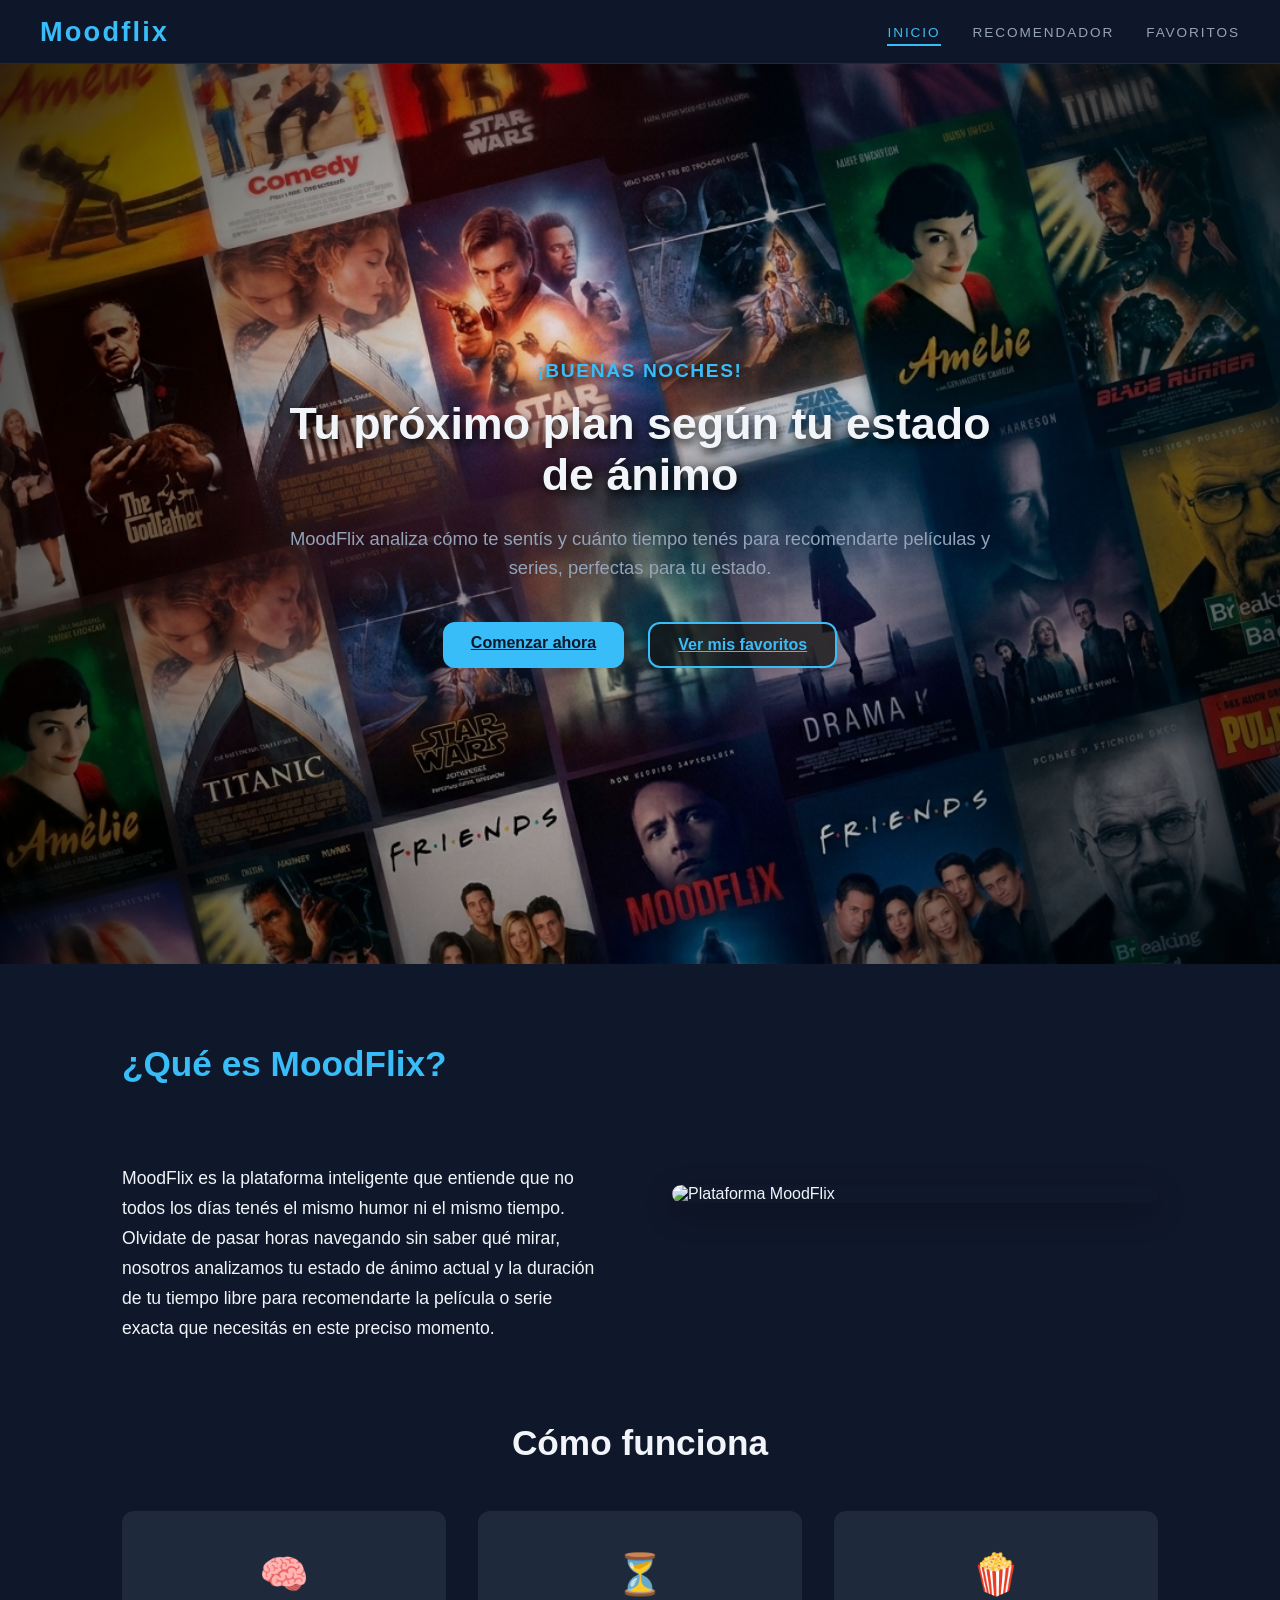
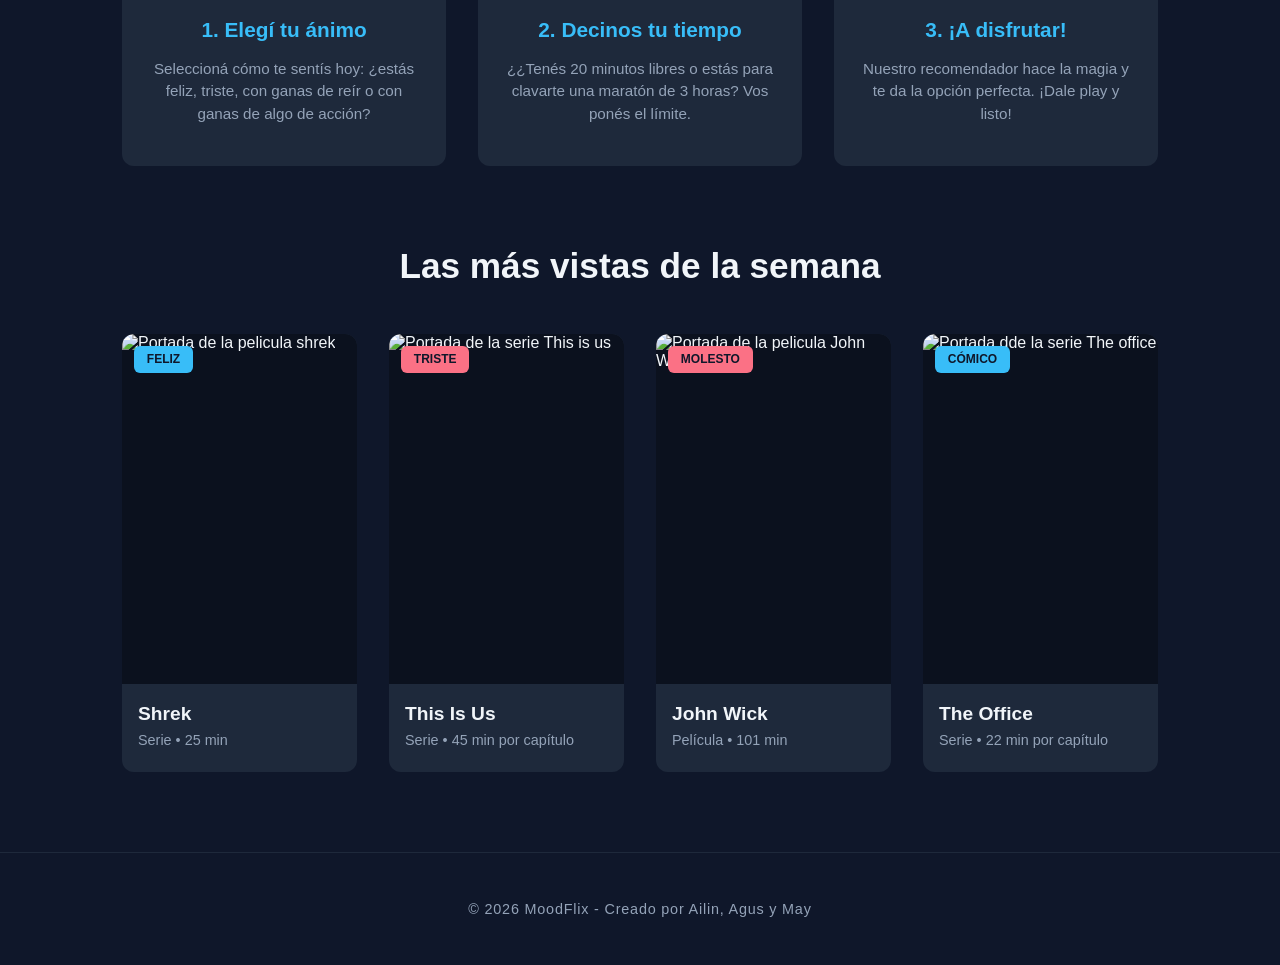
==== moodflix/index.html @ 55fd9325 "Fix: corrección de rutas, diseño de portada y desarrollo de home.js" ====
<!DOCTYPE html>
<html lang="esp">
<head>
    <meta charset="UTF-8">
    <meta name="viewport" content="width=device-width, initial-scale=1.0">
    <link rel="stylesheet" href="/css/home.css">   
    <title>moodflix</title>
</head>
<body>
     <header>
            <nav class="navbar">
                <a href="index.html" class="nav-logo">Moodflix</a>
                <ul class="nav-links">
                    <li><a href="index.html" class="active">Inicio</a></li>
                    <li><a href="recomendador.html" >Recomendador</a></li>
                    <li><a href="favoritos.html">Favoritos</a></li>
                </ul>
            </nav>
        </header>

        <section class="hero-container">
        <div class=" hero-content">
        <p id="saludo-dinamico" class="saludo-bienvenida"></p>
        <h1>Tu próximo plan según tu estado de ánimo</h1>
        
        <p class="subtitulo">
            MoodFlix analiza cómo te sentís y cuánto tiempo tenés para recomendarte películas y series, perfectas para tu estado.
        </p>
        
        <div class="hero-botones">
            <a href="recomendador.html" class="btn-principal">Comenzar ahora</a>
            <a href="favoritos.html" id="btn-favoritos" class="btn-secundario">Ver mis favoritos</a>
        </div>
    </div>

</section>

<section class="moodflix-info">
        <h2>¿Qué es MoodFlix?</h2>
        <p>MoodFlix es la plataforma inteligente que entiende que no todos los días tenés el mismo humor ni el mismo tiempo. Olvidate de pasar horas navegando sin saber qué mirar, nosotros analizamos tu estado de ánimo actual y la duración de tu tiempo libre para recomendarte la película o serie exacta que necesitás en este preciso momento.</p>
        <img src="https://images.unsplash.com/photo-1593789198777-f29bc259780e?q=80&w=600" alt="Plataforma MoodFlix" class="imagen-info">
    </section>

    <section class="como-funciona">
        <h2>Cómo funciona</h2>
        <div class="pasos-contenedor">
            <div class="paso">
                <div class="paso-icono">🧠</div>
                <h3>1. Elegí tu ánimo</h3>
                <p>Seleccioná cómo te sentís hoy: ¿estás feliz, triste, con ganas de reír o con ganas de algo de acción?</p>
            </div>
            <div class="paso">
                <div class="paso-icono">⏳</div>
                <h3>2. Decinos tu tiempo</h3>
                <p>¿¿Tenés 20 minutos libres o estás para clavarte una maratón de 3 horas? Vos ponés el límite.</p>
            </div>
            <div class="paso">
                <div class="paso-icono">🍿</div>
                <h3>3. ¡A disfrutar!</h3>
                <p>Nuestro recomendador hace la magia y te da la opción perfecta. ¡Dale play y listo!</p>
            </div>
        </div>
    </section>

    <section class="mas-vistas">
        <h2>Las más vistas de la semana</h2>
        <div class="peliculas-grid">
            
            <div class="pelicula-card">
                <div class="imagen-contenedor">
                    <span class="badge feliz">Feliz</span>
                    <img src="https://share.google/dvuzuRydECNTIWPD7" alt="Portada de la pelicula shrek">
                </div>
                <h3>Shrek</h3>
                <p>Serie • 25 min</p>
            </div>

            <div class="pelicula-card">
                <div class="imagen-contenedor">
                    <span class="badge triste">Triste</span>
                    <img src="https://share.google/c3mmwBhMlfrTEMpUi" alt="Portada de la serie This is us">
                </div>
                <h3>This Is Us</h3>
                <p>Serie • 45 min por capítulo</p>
            </div>

            <div class="pelicula-card">
                <div class="imagen-contenedor">
                    <span class="badge molesto">Molesto</span>
                    <img src="https://share.google/alM9RQ5qSTR7INaL9" alt="Portada de la pelicula John Wick">
                </div>
                <h3>John Wick</h3>
                <p>Película • 101 min</p>
            </div>

            <div class="pelicula-card">
                <div class="imagen-contenedor">
                    <span class="badge comico">Cómico</span>
                    <img src="https://share.google/aS9TPl8FO56XJgEru" alt="Portada dde la serie The office">
                </div>
                <h3>The Office</h3>
                <p>Serie • 22 min por capítulo</p>
            </div>

        </div>
    </section>

    <footer class="main-footer">
        <p>&copy; 2026 MoodFlix - Creado por Ailin, Agus y May</p>
    </footer>

  <script src="/js/home.js"></script> 
  
</body>
</body>
</html>
---- css/home.css ----
/* ==========================================
   1. VARIABLES OFICIALES DEL GRUPO Y RESET
   ========================================== */
:root {
    --bg-color: #0f172a; 
    --card-bg: #1e293b;  
    --text-main: #f1f5f9; 
    --text-muted: #94a3b8; 
    
    --primary-color: #38bdf8; 
    --primary-hover: #0284c7;
    
    --danger-color: #fb7185; 
    --danger-hover: #e11d48; 
    
    --border-radius: 12px;
    --transition: 0.3s ease;
}

* {
    margin: 0;
    padding: 0;
    box-sizing: border-box;
    font-family: sans-serif;
}

body {
    background-color: var(--bg-color);
    color: var(--text-main);
}

/* ==========================================
   2. ESTILOS DEL NAV (MENÚ DE NAVEGACIÓN)
   ========================================== */
.navbar {
    display: flex;
    align-items: center;
    justify-content: space-between;
    padding: 0 2.5rem;
    height: 64px;
    background-color: rgba(15, 23, 42, 0.95); /* Color de fondo usando tu --bg-color con opacidad */
    border-bottom: 1px solid var(--card-bg); /* Separador usando tu color de tarjetas */
    position: sticky;
    top: 0;
    z-index: 100;
    backdrop-filter: blur(12px);
}

.nav-logo {
    font-size: 1.7rem;
    font-weight: bold;
    letter-spacing: 0.08em;
    color: var(--primary-color); /* Tu celeste principal */
    text-decoration: none;
    transition: color var(--transition);
}

.nav-logo:hover {
    color: var(--primary-hover);
}

.nav-links {
    display: flex;
    gap: 2rem;
    list-style: none;
}

.nav-links a {
    font-size: 0.85rem;
    font-weight: 500;
    letter-spacing: 0.12rem;
    text-transform: uppercase;
    color: var(--text-muted); /* Tu texto secundario */
    text-decoration: none;
    padding-bottom: 4px;
    border-bottom: 2px solid transparent;
    transition: color var(--transition), border-color var(--transition);
}

.nav-links a:hover {
    color: var(--text-main);
}

.nav-links a.active {
    color: var(--primary-color);
    border-bottom-color: var(--primary-color);
}

/* ==========================================
   3. ESTILOS DEL HERO (CONTENEDOR Y TEXTOS)
   ========================================== */
.hero-container {
    min-height: 70vh; 
    display: flex;
    flex-direction: column;
    justify-content: center;
    align-items: center;
    text-align: center;
    padding: 60px 2rem;
    position: relative;
    background-image: url('../img/Portada-moodf.png'); 
    background-size: cover;
    background-position: center;
    background-repeat: no-repeat;
    background-attachment: scroll; 
    overflow: hidden;
}

/*oscurecer la imagen de fondo*/
.hero-container::before {
    content: '';
    position: absolute;
    top: 0;
    left: 0;
    width: 100%;
    height: 100%;
    background-color: rgba(0, 0, 0, 0.75);
    z-index: 1;
}

.hero-content {
    max-width: 750px; /* Evita que el texto se estire demasiado hacia los lados */
}

.hero-content h1 {
    font-size: 2.8rem;
    font-weight: 700;
    margin-bottom: 1.5rem;
    color: var(--text-main); 
    text-shadow: 2px 4px 10px rgba(0, 0, 0, 0.9);
}

.hero-content .subtitulo {
    font-size: 1.15rem;
    color: var(--text-muted); /* Gris apagado oficial */
    line-height: 1.6;
    margin-bottom: 2.5rem;
}

.saludo-bienvenida {
    font-size: 1.2rem;
    font-weight: 600;
    color: var(--primary-color); 
    margin-bottom: 1rem;
    text-transform: uppercase;
    letter-spacing: 0.1rem;
    display: inline-block;
    white-space: normal;
    text-shadow: 1px 2px 8px rgba(0, 0, 0, 0.9);
}


/* ==========================================
   4. BOTONES DEL HERO
   ========================================== */
.hero-botones {
    display: flex;
    gap: 1.5rem; /* Espacio de separación entre ambos */
    justify-content: center; /* Los centra en la pantalla */
}

/* Base para ambos botones */
.btn-principal, .btn-secundario {
    padding: 0.75rem 1.75rem;
    font-size: 1rem;
    font-weight: 600;
    border-radius: var(--border-radius); /* Tus 12px oficiales */
    cursor: pointer;
    transition: background-color var(--transition), color var(--transition), border-color var(--transition);
    border: none;
}

/* Botón "Empezar ahora" (Lleno con tu celeste) */
.btn-principal {
    background-color: var(--primary-color);
    color: #0f172a; /* Color oscuro para que contraste y sea legible */
}

.btn-principal:hover {
    background-color: var(--primary-hover); /* Tu celeste oscuro de hover */
}

/* Botón "Ver mis favoritos" (Transparente con borde celeste) */
.btn-secundario {
    background-color: rgba(20, 20, 20, 0.75);
    color: var(--primary-color);
    border: 2px solid var(--primary-color);
}

.btn-secundario:hover {
    background-color: var(--primary-hover);
    color: var(--text-main); 
    border-color: var(--primary-hover);
}

/* ==========================================
   5. SECCIÓN: ¿QUÉ ES MOODFLIX? (ESTRUCTURA LIMPIA)
   ========================================== */
.moodflix-info {
    max-width: 1100px;
    margin: 5rem auto;
    padding: 0 2rem;
    display: grid;
    /* Creamos dos columnas: la izquierda para textos y la derecha para la imagen */
    grid-template-columns: 1fr 1fr; 
    gap: 4rem;
    align-items: center; 
}

.moodflix-info h2 {
    grid-column: 1; /* Se queda en la columna de la izquierda */
    font-size: 2.2rem;
    color: var(--primary-color);
    margin-bottom: 1rem;
    font-weight: 700;
    text-align: left;
}

.moodflix-info p {
    grid-column: 1; /* El párrafo también se alinea a la izquierda abajo del título */
    font-size: 1.1rem;
    color: var(--text-main);
    line-height: 1.7;
    text-align: left;
}

/* La imagen flotando a la derecha */
.moodflix-info .imagen-info {
    grid-column: 2; /* Va a la columna derecha */
    grid-row: 1 / span 2; 
    width: 100%;
    height: auto;
    max-height: 350px;
    object-fit: cover;
    border-radius: var(--border-radius); 
    box-shadow: 0 10px 30px rgba(0, 0, 0, 0.3);
}

/* ==========================================
   6. SECCIÓN: CÓMO FUNCIONA
   ========================================== */
.como-funciona {
    max-width: 1100px;
    margin: 5rem auto; /* Espaciado arriba/abajo y centrado */
    padding: 0 2rem;
    text-align: center;
}

.como-funciona h2 {
    font-size: 2.2rem;
    color: var(--text-main); /* Título principal claro */
    margin-bottom: 3rem;
    font-weight: 700;
}

/* El contenedor que alinea los 3 pasos en fila */
.pasos-contenedor {
    display: flex;
    gap: 2rem; 
    justify-content: space-between;
}

/* Cada una de las 3 tarjetas de pasos */
.paso {
    flex: 1; 
    background-color: var(--card-bg); 
    padding: 2.5rem 1.5rem;
    border-radius: var(--border-radius); 
    transition: transform var(--transition);
}

/* Efecto visual: la tarjeta sube un poquito cuando le pasás el mouse */
.paso:hover {
    transform: translateY(-5px);
}

.paso-icono {
    font-size: 2.5rem; /* Emojis grandes y llamativos */
    margin-bottom: 1.2rem;
}

.paso h3 {
    font-size: 1.3rem;
    color: var(--primary-color); 
    margin-bottom: 1rem;
}

.paso p {
    font-size: 0.95rem;
    color: var(--text-muted); /* Texto secundario grisáceo */
    line-height: 1.5;
}

/* ==========================================
   7. SECCIÓN: LAS MÁS VISTAS (CUPONES / TARJETAS)
   ========================================== */
.mas-vistas {
    max-width: 1100px;
    margin: 5rem auto;
    padding: 0 2rem;
}

.mas-vistas h2 {
    font-size: 2.2rem;
    color: var(--text-main);
    margin-bottom: 3rem;
    text-align: center;
    font-weight: 700;
}

/* La grilla inteligente que divide el espacio en 4 columnas iguales */
.peliculas-grid {
    display: grid;
    grid-template-columns: repeat(4, 1fr);
    gap: 2rem; /* Espacio entre tarjetas */
}

/* Tarjeta individual de película */
.pelicula-card {
    background-color: var(--card-bg); /* Tu fondo oficial */
    border-radius: var(--border-radius); /* Tus 12px oficiales */
    overflow: hidden; 
    transition: transform var(--transition);
    padding-bottom: 1.5rem;
}

.pelicula-card:hover {
    transform: translateY(-5px);
}

/* Contenedor de la imagen para poder flotar el badge encima */
.imagen-contenedor {
    position: relative;
    width: 100%;
    height: 350px; /* Altura fija para que todas las portadas midan igual */
    background-color: #0b111e; /* Fondo oscuro de carga por si la imagen tarda */
}

.imagen-contenedor img {
    width: 100%;
    height: 100%;
    object-fit: cover; 
}

/* Estilo general para las etiquetas (Badges) */
.badge {
    position: absolute;
    top: 12px;
    left: 12px;
    padding: 0.4rem 0.8rem;
    font-size: 0.75rem;
    font-weight: 700;
    text-transform: uppercase;
    border-radius: 6px;
    color: #0f172a; /* Texto oscuro para resaltar */
    z-index: 5;
}

/* Colores específicos de los Badges usando tu paleta */
.badge.feliz, .badge.comico {
    background-color: var(--primary-color); 
}

.badge.triste, .badge.molesto {
    background-color: var(--danger-color); 
}

/* Textos de la tarjeta */
.pelicula-card h3 {
    font-size: 1.2rem;
    color: var(--text-main);
    margin: 1.2rem 1rem 0.4rem 1rem;
    font-weight: 600;
}

.pelicula-card p {
    font-size: 0.9rem;
    color: var(--text-muted);
    margin: 0 1rem;
}

/* ==========================================
   8. ESTILOS DEL FOOTER (PIE DE PÁGINA)
   ========================================== */
.main-footer {
    text-align: center;
    padding: 3rem 2rem;
    margin-top: 5rem; 
    border-top: 1px solid var(--card-bg); 
}

.main-footer p {
    font-size: 0.9rem;
    color: var(--text-muted); 
    letter-spacing: 0.05rem;
}

/* Estilo para el saludo dinámico del Hero */
.saludo-bienvenida {
    font-size: 1.2rem;
    font-weight: 600;
    color: var(--primary-color); 
    margin-bottom: 1rem;
    text-transform: uppercase;
    letter-spacing: 0.1rem;
}

.hero-container {
    position: relative;
    min-height: 100vh;
    background-image: url('../img/Portada\ moodf.png'); 
    background-size: cover;
    background-position: center;
    background-repeat: no-repeat;
    
    
    background-attachment: scroll; 
    
    overflow: hidden;
}

/* --- EFECTO DE DIFUMINADO OSCURO EN LOS BORDES --- */
.hero-container::before {
    content: '';
    position: absolute;
    top: 0;
    left: 0;
    width: 100%;
    height: 100%;
    
    /* Hace que el centro sea transparente y los bordes se oscurezcan */
    background: radial-gradient(circle, rgba(0, 0, 0, 0.1) 30%, rgba(0, 0, 0, 0.8) 100%);
    
    z-index: 1; /* Se para arriba de la foto */
}

.hero-content {
    position: relative; 
    z-index: 2;      
}

/* --- EFECTO DE DIFUMINADO OSCURO EN LOS BORDES --- */
.hero-container::before {
    content: '';
    position: absolute;
    top: 0;
    left: 0;
    width: 100%;
    height: 100%;
    
    
    background: radial-gradient(circle, rgba(0, 0, 0, 0.1) 30%, rgba(0, 0, 0, 0.8) 100%);
    
    z-index: 1; 
}
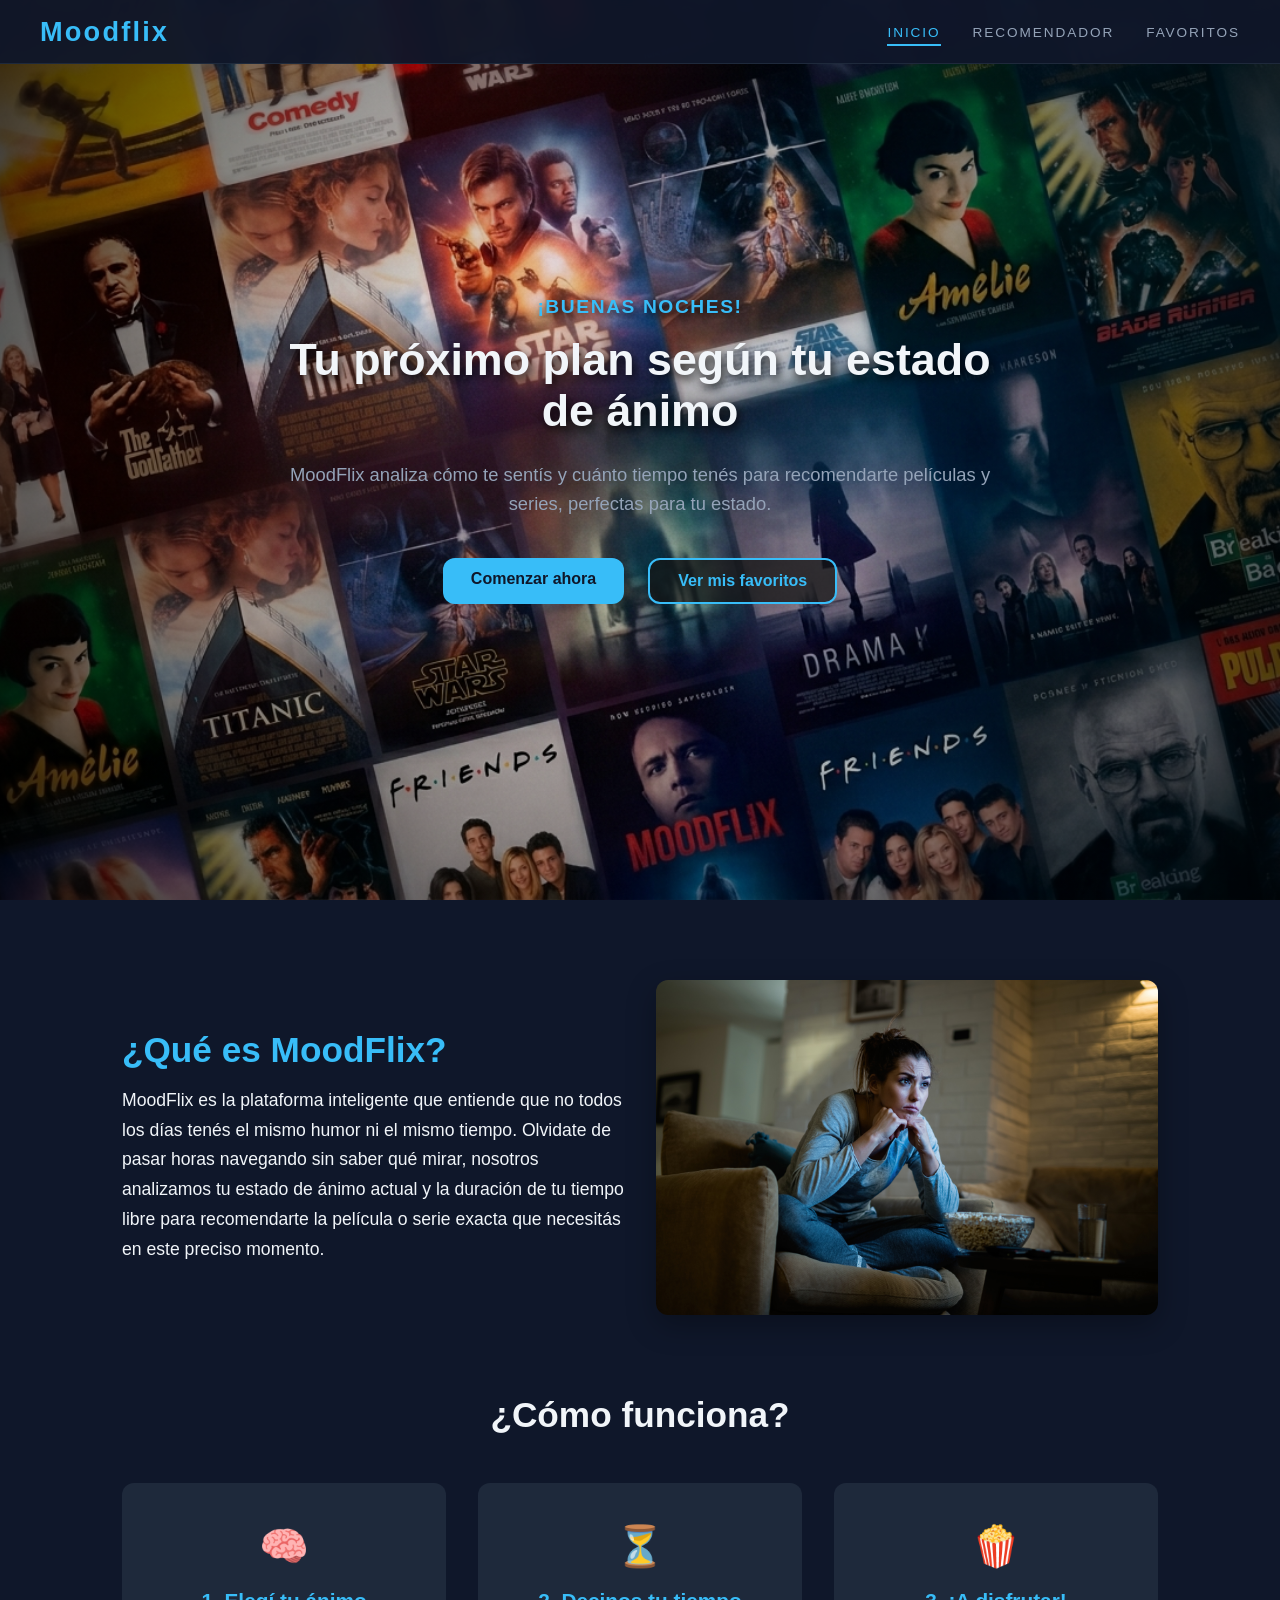
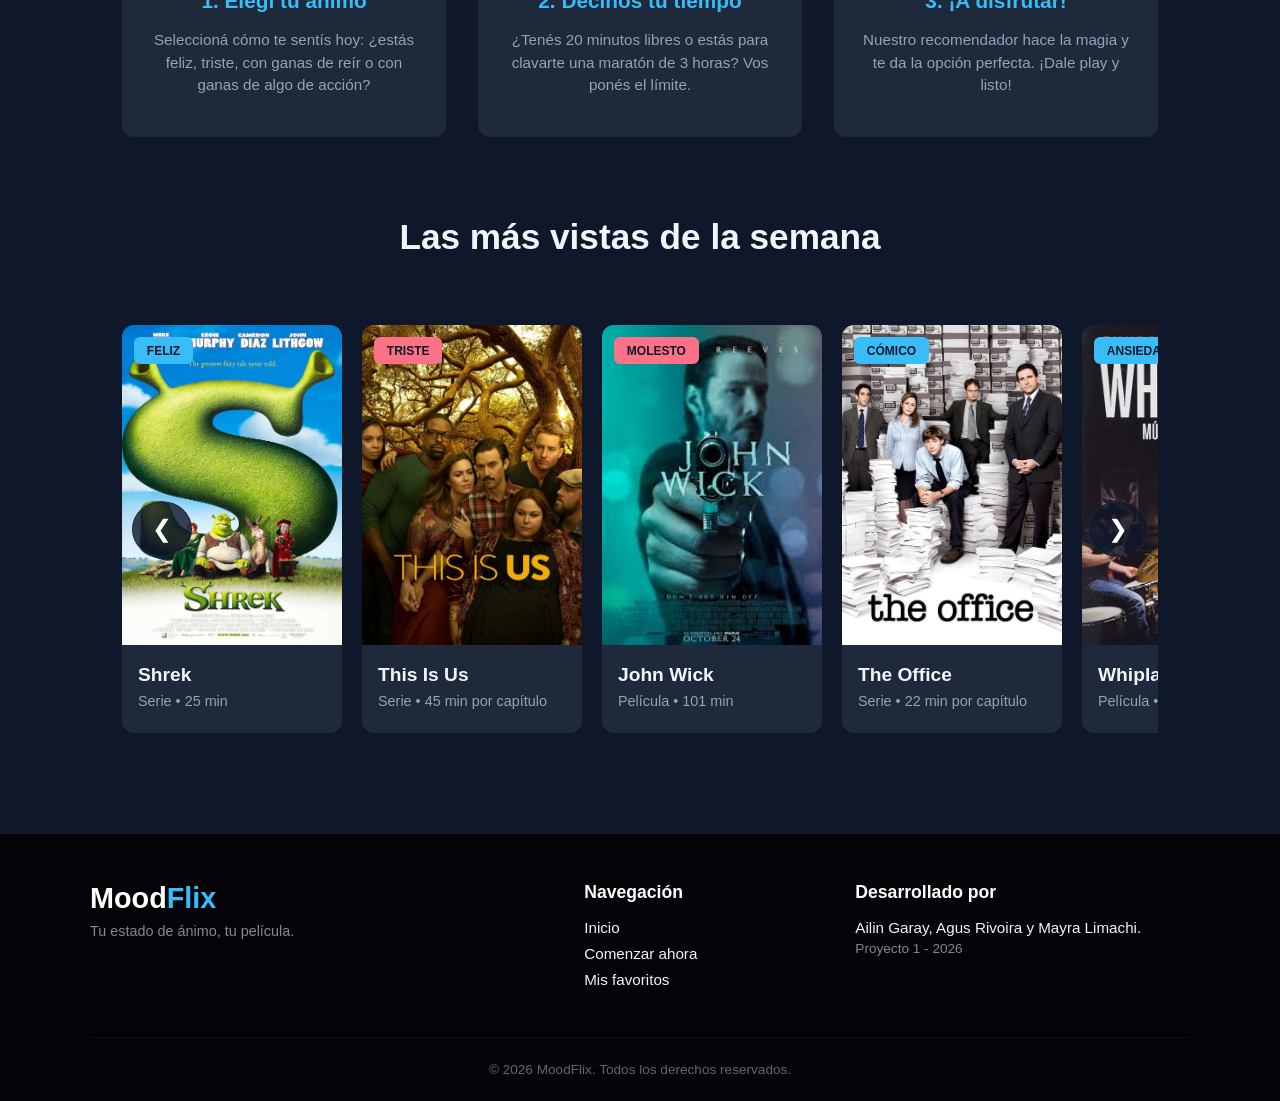
==== commit 5f40884c: "Mejoras en la estructura de diseño y funcionalidad del carrusel" ====
--- a/moodflix/index.html
+++ b/moodflix/index.html
@@ -4,16 +4,16 @@
     <meta charset="UTF-8">
     <meta name="viewport" content="width=device-width, initial-scale=1.0">
     <link rel="stylesheet" href="/css/home.css">   
-    <title>moodflix</title>
+    <title>Moodflix</title>
 </head>
 <body>
      <header>
             <nav class="navbar">
                 <a href="index.html" class="nav-logo">Moodflix</a>
                 <ul class="nav-links">
-                    <li><a href="index.html" class="active">Inicio</a></li>
-                    <li><a href="recomendador.html" >Recomendador</a></li>
-                    <li><a href="favoritos.html">Favoritos</a></li>
+                    <li><a href="/moodflix/index.html" class="active">Inicio</a></li>
+                    <li><a href="/pages/recomendador.html" >Recomendador</a></li>
+                    <li><a href="/pages/favoritos.html">Favoritos</a></li>
                 </ul>
             </nav>
         </header>
@@ -28,21 +28,23 @@
         </p>
         
         <div class="hero-botones">
-            <a href="recomendador.html" class="btn-principal">Comenzar ahora</a>
-            <a href="favoritos.html" id="btn-favoritos" class="btn-secundario">Ver mis favoritos</a>
+            <a href="/pages/recomendador.html" class="btn-principal">Comenzar ahora</a>
+            <a href="/pages/favoritos.html" id="btn-favoritos" class="btn-secundario">Ver mis favoritos</a>
         </div>
     </div>
 
 </section>
 
 <section class="moodflix-info">
+    <div class="texto-info">
         <h2>¿Qué es MoodFlix?</h2>
         <p>MoodFlix es la plataforma inteligente que entiende que no todos los días tenés el mismo humor ni el mismo tiempo. Olvidate de pasar horas navegando sin saber qué mirar, nosotros analizamos tu estado de ánimo actual y la duración de tu tiempo libre para recomendarte la película o serie exacta que necesitás en este preciso momento.</p>
-        <img src="https://images.unsplash.com/photo-1593789198777-f29bc259780e?q=80&w=600" alt="Plataforma MoodFlix" class="imagen-info">
-    </section>
+    </div>
+    <img src="/img/Mujer mirando pelicula.jpg" alt="Plataforma MoodFlix" class="imagen-info">
+</section>
 
     <section class="como-funciona">
-        <h2>Cómo funciona</h2>
+        <h2>¿Cómo funciona?</h2>
         <div class="pasos-contenedor">
             <div class="paso">
                 <div class="paso-icono">🧠</div>
@@ -52,7 +54,7 @@
             <div class="paso">
                 <div class="paso-icono">⏳</div>
                 <h3>2. Decinos tu tiempo</h3>
-                <p>¿¿Tenés 20 minutos libres o estás para clavarte una maratón de 3 horas? Vos ponés el límite.</p>
+                <p>¿Tenés 20 minutos libres o estás para clavarte una maratón de 3 horas? Vos ponés el límite.</p>
             </div>
             <div class="paso">
                 <div class="paso-icono">🍿</div>
@@ -62,14 +64,18 @@
         </div>
     </section>
 
-    <section class="mas-vistas">
-        <h2>Las más vistas de la semana</h2>
-        <div class="peliculas-grid">
+<section class="mas-vistas">
+    <h2>Las más vistas de la semana</h2>
+    
+    <div class="carrusel-wrapper">
+        <button class="carrusel-btn prev-btn" id="prevBtn">&#10094;</button>
+        
+        <div class="peliculas-grid" id="peliculasGrid">
             
             <div class="pelicula-card">
                 <div class="imagen-contenedor">
                     <span class="badge feliz">Feliz</span>
-                    <img src="https://share.google/dvuzuRydECNTIWPD7" alt="Portada de la pelicula shrek">
+                    <img src="/img/shek.jpg" alt="Portada de la pelicula shrek">
                 </div>
                 <h3>Shrek</h3>
                 <p>Serie • 25 min</p>
@@ -78,7 +84,7 @@
             <div class="pelicula-card">
                 <div class="imagen-contenedor">
                     <span class="badge triste">Triste</span>
-                    <img src="https://share.google/c3mmwBhMlfrTEMpUi" alt="Portada de la serie This is us">
+                    <img src="/img/this is us.jpg" alt="Portada de la serie This is us">
                 </div>
                 <h3>This Is Us</h3>
                 <p>Serie • 45 min por capítulo</p>
@@ -87,7 +93,7 @@
             <div class="pelicula-card">
                 <div class="imagen-contenedor">
                     <span class="badge molesto">Molesto</span>
-                    <img src="https://share.google/alM9RQ5qSTR7INaL9" alt="Portada de la pelicula John Wick">
+                    <img src="/img/John wick.jpg" alt="Portada de la pelicula John Wick">
                 </div>
                 <h3>John Wick</h3>
                 <p>Película • 101 min</p>
@@ -96,18 +102,73 @@
             <div class="pelicula-card">
                 <div class="imagen-contenedor">
                     <span class="badge comico">Cómico</span>
-                    <img src="https://share.google/aS9TPl8FO56XJgEru" alt="Portada dde la serie The office">
+                    <img src="/img/the office.jpg" alt="Portada dde la serie The office">
                 </div>
                 <h3>The Office</h3>
                 <p>Serie • 22 min por capítulo</p>
             </div>
 
+            <div class="pelicula-card">
+                <div class="imagen-contenedor">
+                    <span class="badge comico">Ansiedad</span>
+                    <img src="/img/Whiplash.jpg" alt="Portada dde la la pelicula Whiplash">
+                </div>
+                <h3>Whiplash</h3>
+                <p>Película • 106 min</p>
+            </div>
+
+            <div class="pelicula-card">
+                <div class="imagen-contenedor">
+                    <span class="badge comico">Inspiración</span>
+                    <img src="/img/Anne with an E.jpg" alt="Portada dde la serie Anne with and E">
+                </div>
+                <h3>Anne with an E</h3>
+                <p>Serie • 45 min por capítulo</p>
+            </div>
+
+            <div class="pelicula-card">
+                <div class="imagen-contenedor">
+                    <span class="badge comico">Miedo</span>
+                    <img src="/img/El conjuro.jpg" alt="Portada dde la serie The office">
+                </div>
+                <h3>El conjuro</h3>
+                <p>Película  • 112 min</p>
+            </div>
+
+
         </div>
-    </section>
+        
+        <button class="carrusel-btn next-btn" id="nextBtn">&#10095;</button>
+    </div>
+</section>
 
-    <footer class="main-footer">
-        <p>&copy; 2026 MoodFlix - Creado por Ailin, Agus y May</p>
-    </footer>
+   <footer class="site-footer">
+    <div class="footer-contenedor">
+        <div class="footer-marca">
+            <span class="logo">Mood<span>Flix</span></span>
+            <p>Tu estado de ánimo, tu película.</p>
+        </div>
+
+        <nav class="footer-nav">
+            <h3>Navegación</h3>
+            <ul>
+                <li><a href="/moodflix/index.html">Inicio</a></li>
+                <li><a href="/pages/recomendador.html">Comenzar ahora</a></li>
+                <li><a href="/pages/favoritos.html">Mis favoritos</a></li>
+            </ul>
+        </nav>
+
+        <div class="footer-creditos">
+            <h3>Desarrollado por</h3>
+            <p>Ailin Garay, Agus Rivoira y Mayra Limachi.</p>
+            <p class="institucion">Proyecto 1 - 2026</p>
+        </div>
+    </div>
+
+    <div class="footer-derechos">
+        <p>&copy; 2026 MoodFlix. Todos los derechos reservados.</p>
+    </div>
+</footer>
 
   <script src="/js/home.js"></script> 
   
--- a/css/home.css
+++ b/css/home.css
@@ -1,6 +1,3 @@
-/* ==========================================
-   1. VARIABLES OFICIALES DEL GRUPO Y RESET
-   ========================================== */
 :root {
     --bg-color: #0f172a; 
     --card-bg: #1e293b;  
@@ -29,28 +26,27 @@
     color: var(--text-main);
 }
 
-/* ==========================================
-   2. ESTILOS DEL NAV (MENÚ DE NAVEGACIÓN)
-   ========================================== */
 .navbar {
     display: flex;
     align-items: center;
     justify-content: space-between;
     padding: 0 2.5rem;
     height: 64px;
-    background-color: rgba(15, 23, 42, 0.95); /* Color de fondo usando tu --bg-color con opacidad */
-    border-bottom: 1px solid var(--card-bg); /* Separador usando tu color de tarjetas */
-    position: sticky;
-    top: 0;
-    z-index: 100;
+    background-color: rgba(15, 23, 42, 0.95);
+    border-bottom: 1px solid var(--card-bg); 
     backdrop-filter: blur(12px);
+    position: fixed;   
+    top: 0;            
+    left: 0;           
+    width: 100%;       
+    z-index: 1000;     
 }
 
 .nav-logo {
     font-size: 1.7rem;
     font-weight: bold;
     letter-spacing: 0.08em;
-    color: var(--primary-color); /* Tu celeste principal */
+    color: var(--primary-color);
     text-decoration: none;
     transition: color var(--transition);
 }
@@ -70,7 +66,7 @@
     font-weight: 500;
     letter-spacing: 0.12rem;
     text-transform: uppercase;
-    color: var(--text-muted); /* Tu texto secundario */
+    color: var(--text-muted);
     text-decoration: none;
     padding-bottom: 4px;
     border-bottom: 2px solid transparent;
@@ -86,19 +82,16 @@
     border-bottom-color: var(--primary-color);
 }
 
-/* ==========================================
-   3. ESTILOS DEL HERO (CONTENEDOR Y TEXTOS)
-   ========================================== */
 .hero-container {
-    min-height: 70vh; 
+    position: relative;
+    min-height: 100vh;
     display: flex;
     flex-direction: column;
     justify-content: center;
     align-items: center;
     text-align: center;
     padding: 60px 2rem;
-    position: relative;
-    background-image: url('../img/Portada-moodf.png'); 
+    background-image: url('../img/Portada moodf.png'); 
     background-size: cover;
     background-position: center;
     background-repeat: no-repeat;
@@ -106,7 +99,6 @@
     overflow: hidden;
 }
 
-/*oscurecer la imagen de fondo*/
 .hero-container::before {
     content: '';
     position: absolute;
@@ -114,12 +106,14 @@
     left: 0;
     width: 100%;
     height: 100%;
-    background-color: rgba(0, 0, 0, 0.75);
-    z-index: 1;
+    background: radial-gradient(circle, rgba(0, 0, 0, 0.1) 30%, rgba(0, 0, 0, 0.8) 100%);
+    z-index: 1; 
 }
 
 .hero-content {
-    max-width: 750px; /* Evita que el texto se estire demasiado hacia los lados */
+    max-width: 750px; 
+    position: relative; 
+    z-index: 2;      
 }
 
 .hero-content h1 {
@@ -132,7 +126,7 @@
 
 .hero-content .subtitulo {
     font-size: 1.15rem;
-    color: var(--text-muted); /* Gris apagado oficial */
+    color: var(--text-muted); 
     line-height: 1.6;
     margin-bottom: 2.5rem;
 }
@@ -149,38 +143,32 @@
     text-shadow: 1px 2px 8px rgba(0, 0, 0, 0.9);
 }
 
-
-/* ==========================================
-   4. BOTONES DEL HERO
-   ========================================== */
 .hero-botones {
     display: flex;
-    gap: 1.5rem; /* Espacio de separación entre ambos */
-    justify-content: center; /* Los centra en la pantalla */
-}
-
-/* Base para ambos botones */
+    gap: 1.5rem; 
+    justify-content: center; 
+}
+
 .btn-principal, .btn-secundario {
     padding: 0.75rem 1.75rem;
     font-size: 1rem;
     font-weight: 600;
-    border-radius: var(--border-radius); /* Tus 12px oficiales */
+    border-radius: var(--border-radius); 
     cursor: pointer;
     transition: background-color var(--transition), color var(--transition), border-color var(--transition);
     border: none;
-}
-
-/* Botón "Empezar ahora" (Lleno con tu celeste) */
+    text-decoration: none;
+}
+
 .btn-principal {
     background-color: var(--primary-color);
-    color: #0f172a; /* Color oscuro para que contraste y sea legible */
+    color: #0f172a;
 }
 
 .btn-principal:hover {
-    background-color: var(--primary-hover); /* Tu celeste oscuro de hover */
-}
-
-/* Botón "Ver mis favoritos" (Transparente con borde celeste) */
+    background-color: var(--primary-hover);
+}
+
 .btn-secundario {
     background-color: rgba(20, 20, 20, 0.75);
     color: var(--primary-color);
@@ -193,74 +181,63 @@
     border-color: var(--primary-hover);
 }
 
-/* ==========================================
-   5. SECCIÓN: ¿QUÉ ES MOODFLIX? (ESTRUCTURA LIMPIA)
-   ========================================== */
 .moodflix-info {
     max-width: 1100px;
     margin: 5rem auto;
     padding: 0 2rem;
     display: grid;
-    /* Creamos dos columnas: la izquierda para textos y la derecha para la imagen */
     grid-template-columns: 1fr 1fr; 
-    gap: 4rem;
+    gap: 2rem; 
     align-items: center; 
 }
 
+.texto-info {
+    display: flex;
+    flex-direction: column;
+    gap: 1rem; 
+}
+
 .moodflix-info h2 {
-    grid-column: 1; /* Se queda en la columna de la izquierda */
     font-size: 2.2rem;
     color: var(--primary-color);
-    margin-bottom: 1rem;
+    margin: 0; 
     font-weight: 700;
-    text-align: left;
 }
 
 .moodflix-info p {
-    grid-column: 1; /* El párrafo también se alinea a la izquierda abajo del título */
     font-size: 1.1rem;
     color: var(--text-main);
     line-height: 1.7;
-    text-align: left;
-}
-
-/* La imagen flotando a la derecha */
+    margin: 0; 
+}
+
 .moodflix-info .imagen-info {
-    grid-column: 2; /* Va a la columna derecha */
-    grid-row: 1 / span 2; 
     width: 100%;
     height: auto;
-    max-height: 350px;
-    object-fit: cover;
     border-radius: var(--border-radius); 
     box-shadow: 0 10px 30px rgba(0, 0, 0, 0.3);
 }
 
-/* ==========================================
-   6. SECCIÓN: CÓMO FUNCIONA
-   ========================================== */
 .como-funciona {
     max-width: 1100px;
-    margin: 5rem auto; /* Espaciado arriba/abajo y centrado */
+    margin: 5rem auto; 
     padding: 0 2rem;
     text-align: center;
 }
 
 .como-funciona h2 {
     font-size: 2.2rem;
-    color: var(--text-main); /* Título principal claro */
+    color: var(--text-main);
     margin-bottom: 3rem;
     font-weight: 700;
 }
 
-/* El contenedor que alinea los 3 pasos en fila */
 .pasos-contenedor {
     display: flex;
     gap: 2rem; 
     justify-content: space-between;
 }
 
-/* Cada una de las 3 tarjetas de pasos */
 .paso {
     flex: 1; 
     background-color: var(--card-bg); 
@@ -269,13 +246,12 @@
     transition: transform var(--transition);
 }
 
-/* Efecto visual: la tarjeta sube un poquito cuando le pasás el mouse */
 .paso:hover {
     transform: translateY(-5px);
 }
 
 .paso-icono {
-    font-size: 2.5rem; /* Emojis grandes y llamativos */
+    font-size: 2.5rem;
     margin-bottom: 1.2rem;
 }
 
@@ -287,13 +263,10 @@
 
 .paso p {
     font-size: 0.95rem;
-    color: var(--text-muted); /* Texto secundario grisáceo */
+    color: var(--text-muted);
     line-height: 1.5;
 }
 
-/* ==========================================
-   7. SECCIÓN: LAS MÁS VISTAS (CUPONES / TARJETAS)
-   ========================================== */
 .mas-vistas {
     max-width: 1100px;
     margin: 5rem auto;
@@ -308,19 +281,33 @@
     font-weight: 700;
 }
 
-/* La grilla inteligente que divide el espacio en 4 columnas iguales */
+.carrusel-wrapper {
+    position: relative;
+    display: flex;
+    align-items: center;
+    width: 100%;
+}
+
 .peliculas-grid {
-    display: grid;
-    grid-template-columns: repeat(4, 1fr);
-    gap: 2rem; /* Espacio entre tarjetas */
-}
-
-/* Tarjeta individual de película */
+    display: flex; 
+    gap: 20px;
+    padding: 20px 0;
+    overflow-x: auto; 
+    scroll-behavior: smooth;
+    -webkit-overflow-scrolling: touch; 
+    width: 100%;
+}
+
+.peliculas-grid::-webkit-scrollbar {
+    display: none;
+}
+
 .pelicula-card {
-    background-color: var(--card-bg); /* Tu fondo oficial */
-    border-radius: var(--border-radius); /* Tus 12px oficiales */
-    overflow: hidden; 
-    transition: transform var(--transition);
+    flex: 0 0 220px; 
+    background: var(--card-bg);
+    border-radius: 12px;
+    overflow: hidden;
+    transition: transform 0.3s ease;
     padding-bottom: 1.5rem;
 }
 
@@ -328,21 +315,20 @@
     transform: translateY(-5px);
 }
 
-/* Contenedor de la imagen para poder flotar el badge encima */
 .imagen-contenedor {
     position: relative;
     width: 100%;
-    height: 350px; /* Altura fija para que todas las portadas midan igual */
-    background-color: #0b111e; /* Fondo oscuro de carga por si la imagen tarda */
+    height: 320px; 
+    background-color: #0b111e; 
 }
 
 .imagen-contenedor img {
     width: 100%;
     height: 100%;
     object-fit: cover; 
-}
-
-/* Estilo general para las etiquetas (Badges) */
+    display: block;
+}
+
 .badge {
     position: absolute;
     top: 12px;
@@ -352,11 +338,10 @@
     font-weight: 700;
     text-transform: uppercase;
     border-radius: 6px;
-    color: #0f172a; /* Texto oscuro para resaltar */
+    color: #0f172a; 
     z-index: 5;
 }
 
-/* Colores específicos de los Badges usando tu paleta */
 .badge.feliz, .badge.comico {
     background-color: var(--primary-color); 
 }
@@ -365,7 +350,6 @@
     background-color: var(--danger-color); 
 }
 
-/* Textos de la tarjeta */
 .pelicula-card h3 {
     font-size: 1.2rem;
     color: var(--text-main);
@@ -379,77 +363,236 @@
     margin: 0 1rem;
 }
 
-/* ==========================================
-   8. ESTILOS DEL FOOTER (PIE DE PÁGINA)
-   ========================================== */
-.main-footer {
+.carrusel-btn {
+    position: absolute;
+    top: 50%;
+    transform: translateY(-50%);
+    background: rgba(15, 23, 42, 0.8);
+    color: white;
+    border: 1px solid var(--card-bg);
+    font-size: 1.5rem;
+    padding: 0.8rem 1.2rem;
+    cursor: pointer;
+    border-radius: 50%;
+    z-index: 10;
+    transition: background 0.3s, transform 0.2s;
+}
+
+.carrusel-btn:hover {
+    background: rgba(15, 23, 42, 1);
+    transform: translateY(-50%) scale(1.1); 
+}
+
+.prev-btn {
+    left: 10px; 
+}
+
+.next-btn {
+    right: 10px;
+}
+
+.site-footer {
+    background-color: rgba(0, 0, 0, 0.8); 
+    backdrop-filter: blur(10px); 
+    color: var(--text-main);
+    padding: 3rem 2rem 1.5rem 2rem;
+    margin-top: 5rem;
+    border-top: 1px solid rgba(255, 255, 255, 0.1); 
+}
+
+.footer-contenedor {
+    max-width: 1100px;
+    margin: 0 auto;
+    display: grid;
+    grid-template-columns: 2fr 1fr 1.5fr;
+    gap: 3rem;
+}
+
+.footer-marca .logo {
+    font-size: 1.8rem;
+    font-weight: bold;
+    color: #fff;
+}
+
+.footer-marca .logo span {
+    color: var(--primary-color);
+}
+
+.footer-marca p {
+    font-size: 0.9rem;
+    color: #888;
+    margin-top: 0.5rem;
+}
+
+.footer-nav h3, .footer-creditos h3 {
+    color: #fff;
+    font-size: 1.1rem;
+    margin-bottom: 1rem;
+    font-weight: 600;
+}
+
+.footer-nav ul {
+    list-style: none;
+    padding: 0;
+    margin: 0;
+}
+
+.footer-nav ul li {
+    margin-bottom: 0.5rem;
+}
+
+.footer-nav ul li a {
+    color: var(--text-main);
+    text-decoration: none;
+    font-size: 0.95rem;
+    transition: color 0.3s ease;
+}
+
+.footer-nav ul li a:hover {
+    color: var(--primary-color); 
+}
+
+.footer-creditos p {
+    font-size: 0.95rem;
+    margin: 0;
+    color: var(--text-main);
+}
+
+.footer-creditos .institucion {
+    font-size: 0.85rem;
+    color: #888;
+    margin-top: 0.3rem;
+}
+
+.footer-derechos {
+    max-width: 1100px;
+    margin: 2.5rem auto 0 auto;
+    padding-top: 1.5rem;
+    border-top: 1px solid rgba(255, 255, 255, 0.05);
     text-align: center;
-    padding: 3rem 2rem;
-    margin-top: 5rem; 
-    border-top: 1px solid var(--card-bg); 
-}
-
-.main-footer p {
-    font-size: 0.9rem;
-    color: var(--text-muted); 
-    letter-spacing: 0.05rem;
-}
-
-/* Estilo para el saludo dinámico del Hero */
-.saludo-bienvenida {
-    font-size: 1.2rem;
-    font-weight: 600;
-    color: var(--primary-color); 
-    margin-bottom: 1rem;
-    text-transform: uppercase;
-    letter-spacing: 0.1rem;
-}
-
-.hero-container {
-    position: relative;
-    min-height: 100vh;
-    background-image: url('../img/Portada\ moodf.png'); 
-    background-size: cover;
-    background-position: center;
-    background-repeat: no-repeat;
+}
+
+.footer-derechos p {
+    font-size: 0.85rem;
+    color: #666;
+    margin: 0;
+}
+
+@media (max-width: 900px) {
+    .contenedor-peliculas {
+        display: grid;
+        grid-template-columns: repeat(auto-fit, minmax(200px, 1fr));
+        gap: 1.5rem;
+    }
+
+    .pasos-contenedor {
+        display: flex;
+        flex-direction: column; 
+        align-items: center;
+        gap: 2rem;
+    }
+
+    .paso {
+        width: 100%; 
+        max-width: 400px;
+    }
+}
+
+@media (max-width: 768px) {
+    .navbar {
+        padding: 0 1.5rem; 
+    }
     
+    .nav-links {
+        gap: 1.2rem; 
+    }
+
+    .moodflix-info {
+        grid-template-columns: 1fr; 
+        text-align: center;
+        padding: 2rem;
+        gap: 2rem;
+    }
+
+    .moodflix-info h2 {
+        text-align: center;
+    }
+
+    .moodflix-info p {
+        text-align: center;
+        margin: 0 auto;
+    }
+
+    .moodflix-info .imagen-info {
+        width: 100%;
+        max-width: 350px; 
+        margin: 0 auto; 
+    }
+
+    .carrusel-btn {
+        display: none;
+    }
+
+    .footer-contenedor {
+        grid-template-columns: 1fr;
+        gap: 2rem;
+        text-align: center;
+    }
+}
+
+@media (max-width: 600px) {
+    .navbar {
+        flex-direction: column; 
+        height: auto;           
+        padding: 1rem 0;        
+        justify-content: center;
+        gap: 0.8rem;            
+        position: relative;     
+        width: 100%;
+    }
+
+    .nav-logo {
+        font-size: 1.4rem;      
+        padding: 0;
+        margin: 0;
+    }
+
+    .nav-links {
+        display: flex;
+        flex-direction: row;    
+        justify-content: center;
+        flex-wrap: wrap;        
+        padding: 0;
+        margin: 0 0 0.5rem 0;   
+        gap: 1.2rem;            
+    }
+
+    .nav-links a {
+        font-size: 0.75rem;     
+        letter-spacing: 0.05rem; 
+        padding: 4px;
+    }
     
-    background-attachment: scroll; 
+    main, .hero, section:first-of-type {
+        margin-top: 20px;       
+    }
+
+    .carrusel-contenedor {
+        position: relative;
+        overflow: visible; 
+    }
+
+    .btn-carrusel { 
+        display: flex !important;
+        align-items: center;     
+        justify-content: center;  
+        flex-shrink: 0;          
+        width: 36px !important;  
+        height: 36px !important; 
+        border-radius: 50%;      
+        z-index: 10;
+    }
     
-    overflow: hidden;
-}
-
-/* --- EFECTO DE DIFUMINADO OSCURO EN LOS BORDES --- */
-.hero-container::before {
-    content: '';
-    position: absolute;
-    top: 0;
-    left: 0;
-    width: 100%;
-    height: 100%;
-    
-    /* Hace que el centro sea transparente y los bordes se oscurezcan */
-    background: radial-gradient(circle, rgba(0, 0, 0, 0.1) 30%, rgba(0, 0, 0, 0.8) 100%);
-    
-    z-index: 1; /* Se para arriba de la foto */
-}
-
-.hero-content {
-    position: relative; 
-    z-index: 2;      
-}
-
-/* --- EFECTO DE DIFUMINADO OSCURO EN LOS BORDES --- */
-.hero-container::before {
-    content: '';
-    position: absolute;
-    top: 0;
-    left: 0;
-    width: 100%;
-    height: 100%;
-    
-    
-    background: radial-gradient(circle, rgba(0, 0, 0, 0.1) 30%, rgba(0, 0, 0, 0.8) 100%);
-    
-    z-index: 1; 
+    .btn-izq { left: 5px; }
+    .btn-der { right: 5px; }
 }
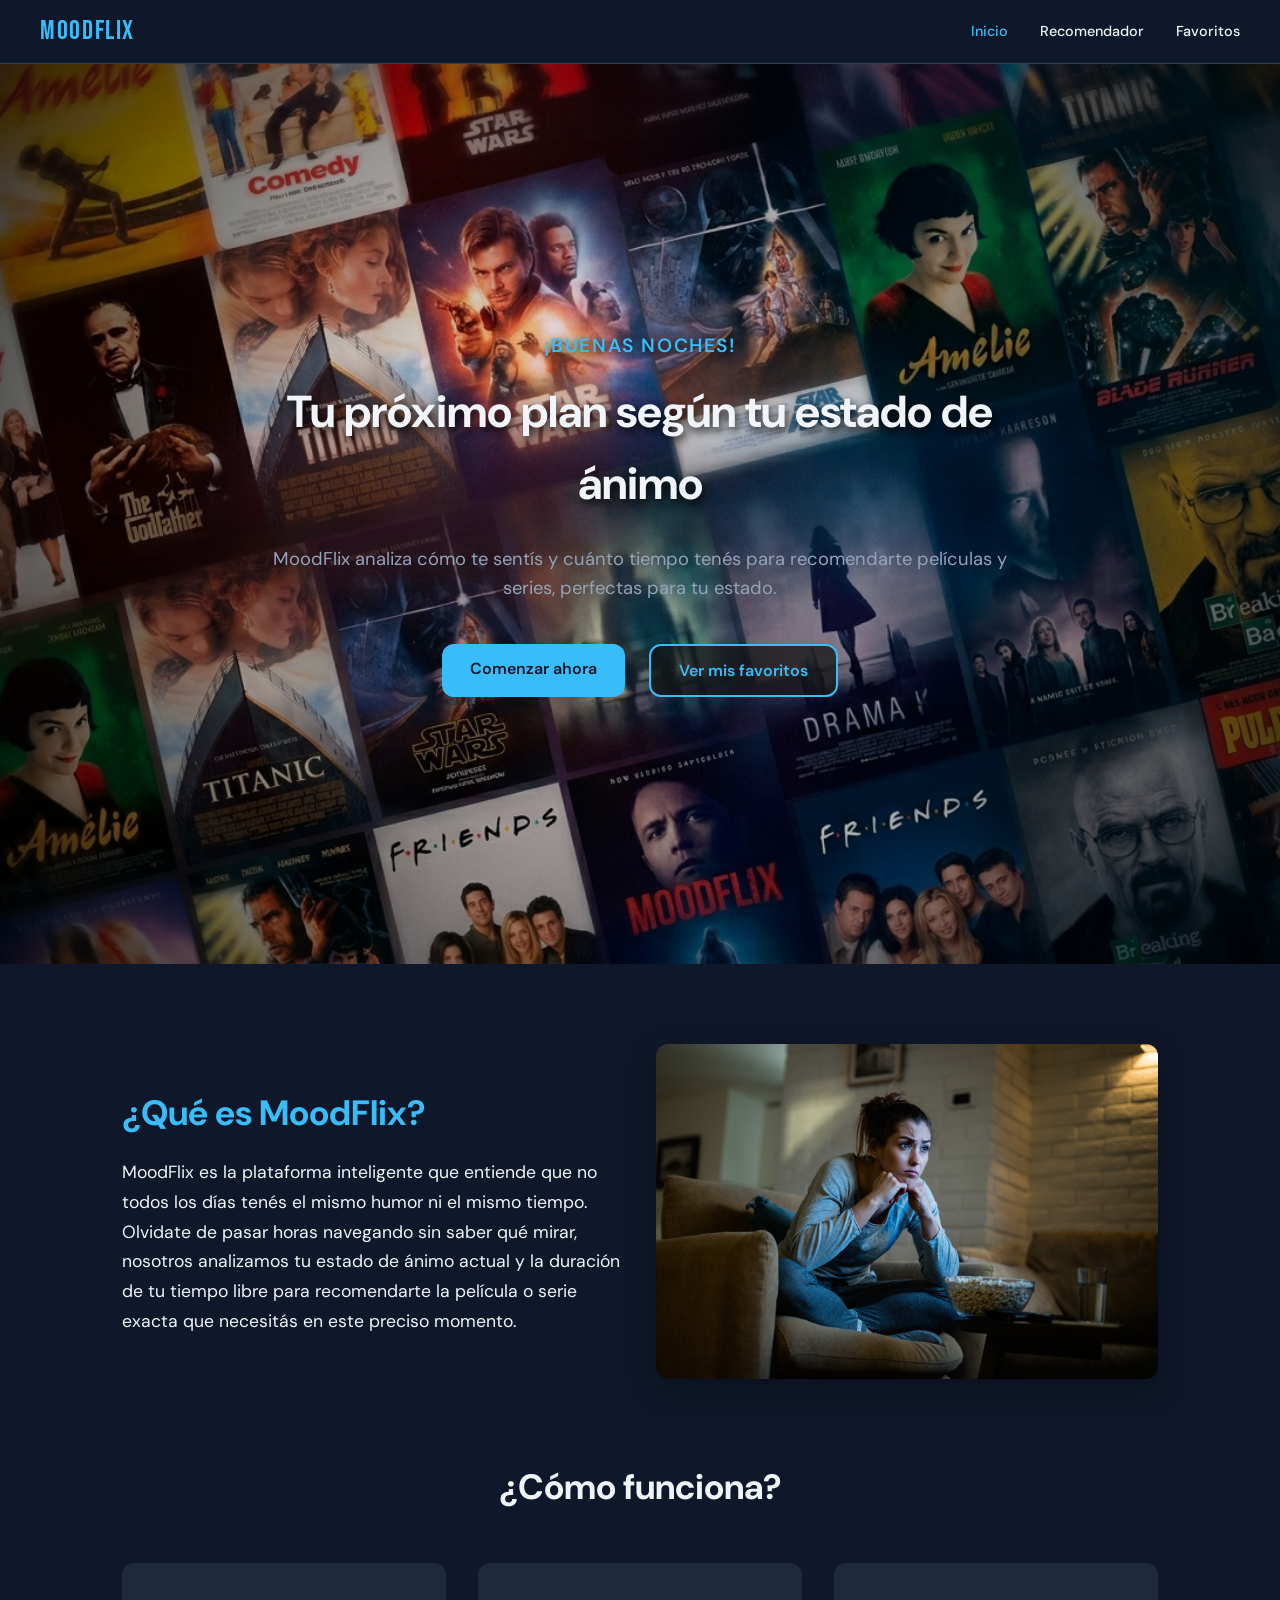
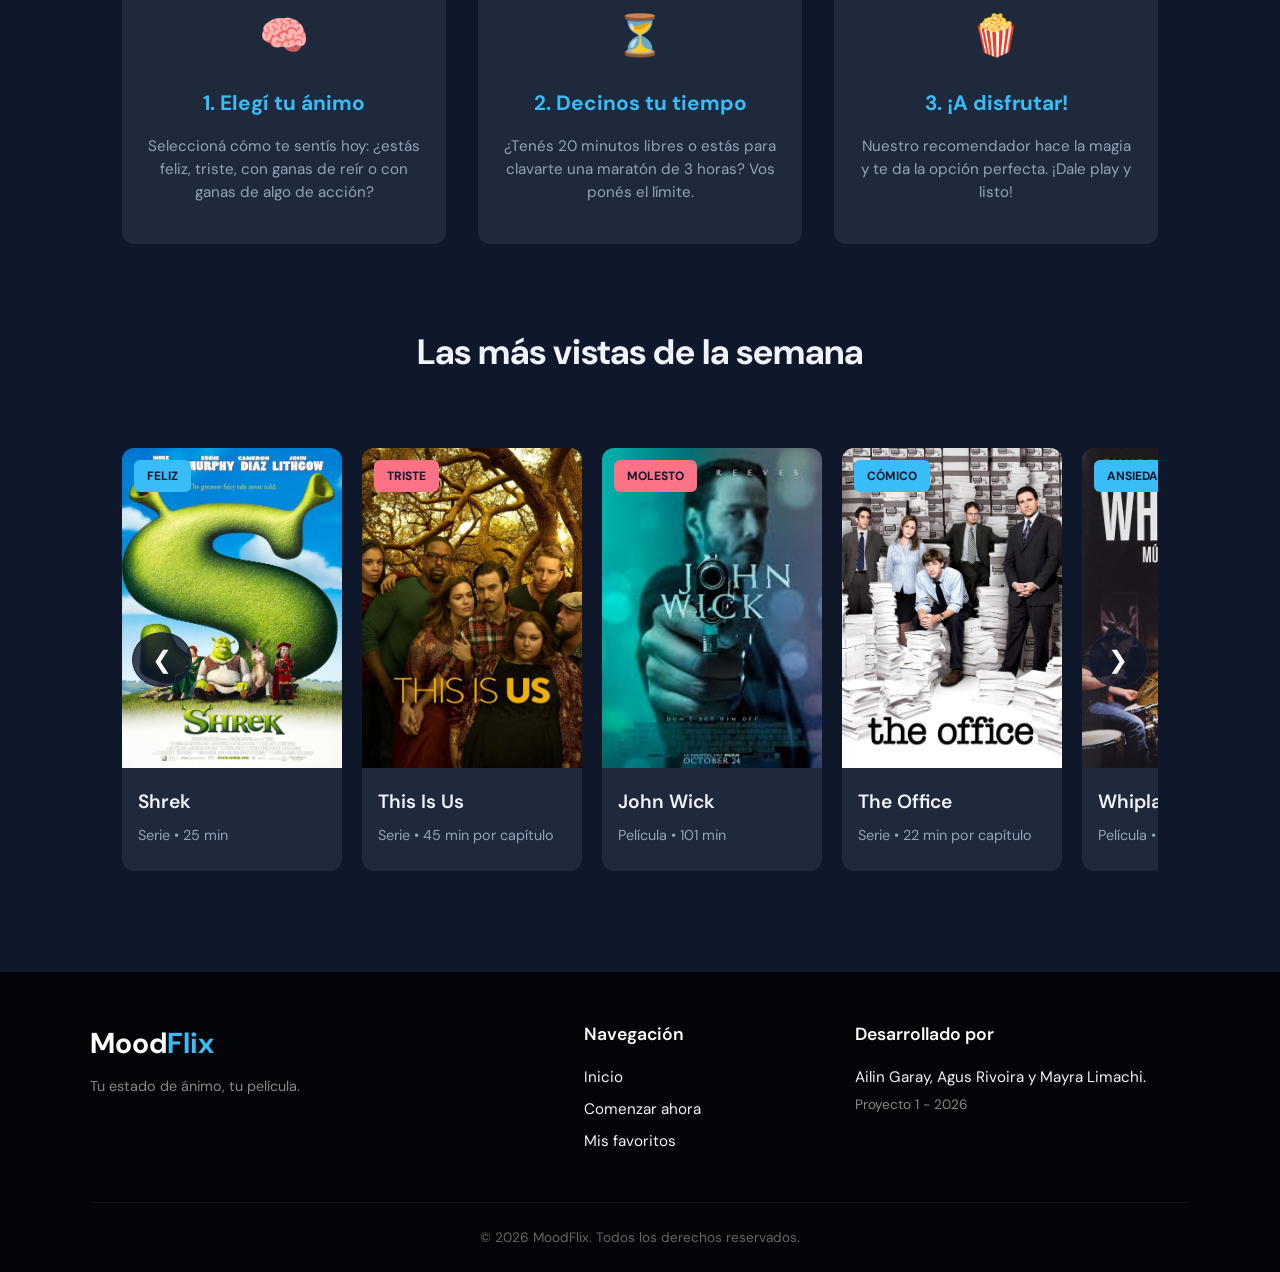
==== commit fafdda52: "style: unify footer and global design across all pages" ====
--- a/moodflix/index.html
+++ b/moodflix/index.html
@@ -3,17 +3,18 @@
 <head>
     <meta charset="UTF-8">
     <meta name="viewport" content="width=device-width, initial-scale=1.0">
-    <link rel="stylesheet" href="/css/home.css">   
+    <link rel="stylesheet" href="../css/styles.css">
+    <link rel="stylesheet" href="../css/home.css">   
     <title>Moodflix</title>
 </head>
 <body>
      <header>
             <nav class="navbar">
-                <a href="index.html" class="nav-logo">Moodflix</a>
+                <a href="../moodflix/index.html" class="nav-logo">Moodflix</a>
                 <ul class="nav-links">
-                    <li><a href="/moodflix/index.html" class="active">Inicio</a></li>
-                    <li><a href="/pages/recomendador.html" >Recomendador</a></li>
-                    <li><a href="/pages/favoritos.html">Favoritos</a></li>
+                    <li><a href="../moodflix/index.html" class="active">Inicio</a></li>
+                    <li><a href="../pages/recomendador.html" >Recomendador</a></li>
+                    <li><a href="../pages/favoritos.html">Favoritos</a></li>
                 </ul>
             </nav>
         </header>
@@ -28,8 +29,8 @@
         </p>
         
         <div class="hero-botones">
-            <a href="/pages/recomendador.html" class="btn-principal">Comenzar ahora</a>
-            <a href="/pages/favoritos.html" id="btn-favoritos" class="btn-secundario">Ver mis favoritos</a>
+            <a href="../pages/recomendador.html" class="btn-principal">Comenzar ahora</a>
+            <a href="../pages/favoritos.html" id="btn-favoritos" class="btn-secundario">Ver mis favoritos</a>
         </div>
     </div>
 
@@ -40,7 +41,7 @@
         <h2>¿Qué es MoodFlix?</h2>
         <p>MoodFlix es la plataforma inteligente que entiende que no todos los días tenés el mismo humor ni el mismo tiempo. Olvidate de pasar horas navegando sin saber qué mirar, nosotros analizamos tu estado de ánimo actual y la duración de tu tiempo libre para recomendarte la película o serie exacta que necesitás en este preciso momento.</p>
     </div>
-    <img src="/img/Mujer mirando pelicula.jpg" alt="Plataforma MoodFlix" class="imagen-info">
+    <img src="../img/Mujer mirando pelicula.jpg" alt="Plataforma MoodFlix" class="imagen-info">
 </section>
 
     <section class="como-funciona">
@@ -75,7 +76,7 @@
             <div class="pelicula-card">
                 <div class="imagen-contenedor">
                     <span class="badge feliz">Feliz</span>
-                    <img src="/img/shek.jpg" alt="Portada de la pelicula shrek">
+                    <img src="../img/shek.jpg" alt="Portada de la pelicula shrek">
                 </div>
                 <h3>Shrek</h3>
                 <p>Serie • 25 min</p>
@@ -84,7 +85,7 @@
             <div class="pelicula-card">
                 <div class="imagen-contenedor">
                     <span class="badge triste">Triste</span>
-                    <img src="/img/this is us.jpg" alt="Portada de la serie This is us">
+                    <img src="../img/this is us.jpg" alt="Portada de la serie This is us">
                 </div>
                 <h3>This Is Us</h3>
                 <p>Serie • 45 min por capítulo</p>
@@ -93,7 +94,7 @@
             <div class="pelicula-card">
                 <div class="imagen-contenedor">
                     <span class="badge molesto">Molesto</span>
-                    <img src="/img/John wick.jpg" alt="Portada de la pelicula John Wick">
+                    <img src="../img/John wick.jpg" alt="Portada de la pelicula John Wick">
                 </div>
                 <h3>John Wick</h3>
                 <p>Película • 101 min</p>
@@ -102,7 +103,7 @@
             <div class="pelicula-card">
                 <div class="imagen-contenedor">
                     <span class="badge comico">Cómico</span>
-                    <img src="/img/the office.jpg" alt="Portada dde la serie The office">
+                    <img src="../img/the office.jpg" alt="Portada dde la serie The office">
                 </div>
                 <h3>The Office</h3>
                 <p>Serie • 22 min por capítulo</p>
@@ -111,7 +112,7 @@
             <div class="pelicula-card">
                 <div class="imagen-contenedor">
                     <span class="badge comico">Ansiedad</span>
-                    <img src="/img/Whiplash.jpg" alt="Portada dde la la pelicula Whiplash">
+                    <img src="../img/Whiplash.jpg" alt="Portada de la pelicula Whiplash">
                 </div>
                 <h3>Whiplash</h3>
                 <p>Película • 106 min</p>
@@ -120,7 +121,7 @@
             <div class="pelicula-card">
                 <div class="imagen-contenedor">
                     <span class="badge comico">Inspiración</span>
-                    <img src="/img/Anne with an E.jpg" alt="Portada dde la serie Anne with and E">
+                    <img src="../img/Anne with an E.jpg" alt="Portada de la serie Anne with and E">
                 </div>
                 <h3>Anne with an E</h3>
                 <p>Serie • 45 min por capítulo</p>
@@ -129,7 +130,7 @@
             <div class="pelicula-card">
                 <div class="imagen-contenedor">
                     <span class="badge comico">Miedo</span>
-                    <img src="/img/El conjuro.jpg" alt="Portada dde la serie The office">
+                    <img src="../img/El conjuro.jpg" alt="Portada de la pelicula El conjuro">
                 </div>
                 <h3>El conjuro</h3>
                 <p>Película  • 112 min</p>
@@ -152,9 +153,9 @@
         <nav class="footer-nav">
             <h3>Navegación</h3>
             <ul>
-                <li><a href="/moodflix/index.html">Inicio</a></li>
-                <li><a href="/pages/recomendador.html">Comenzar ahora</a></li>
-                <li><a href="/pages/favoritos.html">Mis favoritos</a></li>
+                <li><a href="../moodflix/index.html">Inicio</a></li>
+                <li><a href="../pages/recomendador.html">Comenzar ahora</a></li>
+                <li><a href="../pages/favoritos.html">Mis favoritos</a></li>
             </ul>
         </nav>
 
@@ -170,7 +171,7 @@
     </div>
 </footer>
 
-  <script src="/js/home.js"></script> 
+  <script src="../js/home.js"></script> 
   
 </body>
 </body>
--- a/css/styles.css
+++ b/css/styles.css
@@ -0,0 +1,268 @@
+@import url('https://fonts.googleapis.com/css2?family=Bebas+Neue&family=DM+Sans:ital,opsz,wght@0,9..40,300;0,9..40,400;0,9..40,500;1,9..40,300&display=swap');
+
+:root {
+  --bg-color:      #0f172a;
+  --card-bg:       #1e293b;
+  --navbar-bg:     #0f172a;
+  --text-main:     #f1f5f9;
+  --text-muted:    #94a3b8;
+ 
+  --primary-color: #38bdf8;
+  --primary-hover: #0284c7;
+ 
+  --danger-color:  #fb7185;
+  --danger-hover:  #e11d48;
+ 
+  --border-color:  #2d3f55;
+  --border-radius: 12px;
+  --transition:    0.3s ease;
+ 
+  --fuente-titulo: 'Bebas Neue', sans-serif;
+  --fuente-cuerpo: 'DM Sans', sans-serif;
+ 
+  --radio:        var(--border-radius);
+  --radio-card:   var(--border-radius);
+  --sombra-card:  0 4px 24px rgba(0, 0, 0, 0.4);
+}
+
+*, *::before, *::after {
+    box-sizing: border-box;
+    margin: 0;
+    padding: 0;
+}
+
+html {
+    scroll-behavior: smooth;
+}
+
+body {
+    background-color: var(--bg-color);
+    color: var(--text-main);
+    font-family: var(--fuente-cuerpo);
+    font-size: 15px;
+    line-height: 1.6;
+    min-height: 100vh;
+}
+
+.navbar {
+    display: flex;
+    align-items: center;
+    justify-content: space-between;
+    padding: 0 2.5rem;
+    height: 64px;
+    background-color: var(--navbar-bg);
+    border-bottom: 1px solid var(--border-color);
+    position: sticky;
+    top: 0;
+    z-index: 100;
+}
+
+.nav-logo {
+    font-family: var(--fuente-titulo);
+    font-size: 1.7rem;
+    letter-spacing: 0.06em;
+    color: var(--primary-color);
+    text-decoration: none;
+    display: flex;
+    align-items: center;
+    gap: 0.4rem;
+}
+
+.nav-links {
+    display: flex;
+    gap: 2rem;
+    list-style: none;
+}
+
+.nav-links a {
+    font-family: var(--fuente-cuerpo);
+    font-size: 0.9rem;
+    font-weight: 500;
+    color: var(--text-main);
+    text-decoration: none;
+    transition: color var(--transition), border-color var(--transition);
+}
+
+.nav-links a:hover {
+    color: var(--primary-color);
+}
+
+.nav-links a.active {
+    color: var(--primary-color);
+}
+
+.footer {
+    text-align: center;
+    padding: 1.5rem;
+    font-size: 0.82rem;
+    color: var(--text-muted);
+    border-top: 1px solid var(--border-color);
+    margin-top: auto;
+}
+
+#toast {
+    position: fixed;
+    bottom: 2rem;
+    left: 50%;
+    transform: translateX(-50%) translateY(20px);
+    background: var(--card-bg);
+    color: var(--text-main);
+    border: 1px solid var(--primary-color);
+    padding: 0.7rem 1.4rem;
+    border-radius: var(--border-radius);
+    font-size: 0.85rem;
+    opacity: 0;
+    pointer-events: none;
+    transition: opacity 0.3s ease, transform 0.3s ease;
+    z-index: 999;
+    white-space: nowrap;
+}
+
+#toast.toast-visible {
+    opacity: 1;
+    transform: translateX(-50%) translateY(0);
+}
+
+.sr-only {
+    position: absolute;
+    width: 1px;
+    height: 1px;
+    overflow: hidden;
+    clip: rect(0, 0, 0, 0);
+    white-space: nowrap;
+}
+
+.menu-toggle {
+    display: none;
+    background: none;
+    border: none;
+    color: var(--text-main);
+    font-size: 2rem;
+    cursor: pointer;
+    z-index: 1001;
+}
+
+.site-footer {
+    background-color: rgba(0, 0, 0, 0.8); 
+    backdrop-filter: blur(10px); 
+    color: var(--text-main);
+    padding: 3rem 2rem 1.5rem 2rem;
+    margin-top: 5rem;
+    border-top: 1px solid rgba(255, 255, 255, 0.1); 
+}
+
+.footer-contenedor {
+    max-width: 1100px;
+    margin: 0 auto;
+    display: grid;
+    grid-template-columns: 2fr 1fr 1.5fr;
+    gap: 3rem;
+}
+
+.footer-marca .logo {
+    font-size: 1.8rem;
+    font-weight: bold;
+    color: #fff;
+}
+
+.footer-marca .logo span {
+    color: var(--primary-color);
+}
+
+.footer-marca p {
+    font-size: 0.9rem;
+    color: #888;
+    margin-top: 0.5rem;
+}
+
+.footer-nav h3, .footer-creditos h3 {
+    color: #fff;
+    font-size: 1.1rem;
+    margin-bottom: 1rem;
+    font-weight: 600;
+}
+
+.footer-nav ul {
+    list-style: none;
+    padding: 0;
+    margin: 0;
+}
+
+.footer-nav ul li {
+    margin-bottom: 0.5rem;
+}
+
+.footer-nav ul li a {
+    color: var(--text-main);
+    text-decoration: none;
+    font-size: 0.95rem;
+    transition: color 0.3s ease;
+}
+
+.footer-nav ul li a:hover {
+    color: var(--primary-color); 
+}
+
+.footer-creditos p {
+    font-size: 0.95rem;
+    margin: 0;
+    color: var(--text-main);
+}
+
+.footer-creditos .institucion {
+    font-size: 0.85rem;
+    color: #888;
+    margin-top: 0.3rem;
+}
+
+.footer-derechos {
+    max-width: 1100px;
+    margin: 2.5rem auto 0 auto;
+    padding-top: 1.5rem;
+    border-top: 1px solid rgba(255, 255, 255, 0.05);
+    text-align: center;
+}
+
+.footer-derechos p {
+    font-size: 0.85rem;
+    color: #666;
+    margin: 0;
+}
+
+@media (max-width: 768px) {
+
+    .menu-toggle {
+        display: block;
+    }
+
+    .nav-links {
+        position: fixed;
+        top: 0;
+        right: -100%;
+        width: 260px;
+        height: 100vh;
+
+        background-color: var(--card-bg);
+
+        display: flex;
+        flex-direction: column;
+        align-items: flex-start;
+
+        padding: 6rem 2rem;
+        gap: 2rem;
+
+        transition: right 0.3s ease;
+
+        z-index: 1000;
+
+        box-shadow: -10px 0 30px rgba(0,0,0,0.4);
+    }
+
+    .nav-links.active {
+        right: 0;
+    }
+
+    .nav-links a {
+        font-size: 1.1rem;
+    }
+}
--- a/css/home.css
+++ b/css/home.css
@@ -1,86 +1,3 @@
-:root {
-    --bg-color: #0f172a; 
-    --card-bg: #1e293b;  
-    --text-main: #f1f5f9; 
-    --text-muted: #94a3b8; 
-    
-    --primary-color: #38bdf8; 
-    --primary-hover: #0284c7;
-    
-    --danger-color: #fb7185; 
-    --danger-hover: #e11d48; 
-    
-    --border-radius: 12px;
-    --transition: 0.3s ease;
-}
-
-* {
-    margin: 0;
-    padding: 0;
-    box-sizing: border-box;
-    font-family: sans-serif;
-}
-
-body {
-    background-color: var(--bg-color);
-    color: var(--text-main);
-}
-
-.navbar {
-    display: flex;
-    align-items: center;
-    justify-content: space-between;
-    padding: 0 2.5rem;
-    height: 64px;
-    background-color: rgba(15, 23, 42, 0.95);
-    border-bottom: 1px solid var(--card-bg); 
-    backdrop-filter: blur(12px);
-    position: fixed;   
-    top: 0;            
-    left: 0;           
-    width: 100%;       
-    z-index: 1000;     
-}
-
-.nav-logo {
-    font-size: 1.7rem;
-    font-weight: bold;
-    letter-spacing: 0.08em;
-    color: var(--primary-color);
-    text-decoration: none;
-    transition: color var(--transition);
-}
-
-.nav-logo:hover {
-    color: var(--primary-hover);
-}
-
-.nav-links {
-    display: flex;
-    gap: 2rem;
-    list-style: none;
-}
-
-.nav-links a {
-    font-size: 0.85rem;
-    font-weight: 500;
-    letter-spacing: 0.12rem;
-    text-transform: uppercase;
-    color: var(--text-muted);
-    text-decoration: none;
-    padding-bottom: 4px;
-    border-bottom: 2px solid transparent;
-    transition: color var(--transition), border-color var(--transition);
-}
-
-.nav-links a:hover {
-    color: var(--text-main);
-}
-
-.nav-links a.active {
-    color: var(--primary-color);
-    border-bottom-color: var(--primary-color);
-}
 
 .hero-container {
     position: relative;
@@ -391,93 +308,6 @@
     right: 10px;
 }
 
-.site-footer {
-    background-color: rgba(0, 0, 0, 0.8); 
-    backdrop-filter: blur(10px); 
-    color: var(--text-main);
-    padding: 3rem 2rem 1.5rem 2rem;
-    margin-top: 5rem;
-    border-top: 1px solid rgba(255, 255, 255, 0.1); 
-}
-
-.footer-contenedor {
-    max-width: 1100px;
-    margin: 0 auto;
-    display: grid;
-    grid-template-columns: 2fr 1fr 1.5fr;
-    gap: 3rem;
-}
-
-.footer-marca .logo {
-    font-size: 1.8rem;
-    font-weight: bold;
-    color: #fff;
-}
-
-.footer-marca .logo span {
-    color: var(--primary-color);
-}
-
-.footer-marca p {
-    font-size: 0.9rem;
-    color: #888;
-    margin-top: 0.5rem;
-}
-
-.footer-nav h3, .footer-creditos h3 {
-    color: #fff;
-    font-size: 1.1rem;
-    margin-bottom: 1rem;
-    font-weight: 600;
-}
-
-.footer-nav ul {
-    list-style: none;
-    padding: 0;
-    margin: 0;
-}
-
-.footer-nav ul li {
-    margin-bottom: 0.5rem;
-}
-
-.footer-nav ul li a {
-    color: var(--text-main);
-    text-decoration: none;
-    font-size: 0.95rem;
-    transition: color 0.3s ease;
-}
-
-.footer-nav ul li a:hover {
-    color: var(--primary-color); 
-}
-
-.footer-creditos p {
-    font-size: 0.95rem;
-    margin: 0;
-    color: var(--text-main);
-}
-
-.footer-creditos .institucion {
-    font-size: 0.85rem;
-    color: #888;
-    margin-top: 0.3rem;
-}
-
-.footer-derechos {
-    max-width: 1100px;
-    margin: 2.5rem auto 0 auto;
-    padding-top: 1.5rem;
-    border-top: 1px solid rgba(255, 255, 255, 0.05);
-    text-align: center;
-}
-
-.footer-derechos p {
-    font-size: 0.85rem;
-    color: #666;
-    margin: 0;
-}
-
 @media (max-width: 900px) {
     .contenedor-peliculas {
         display: grid;
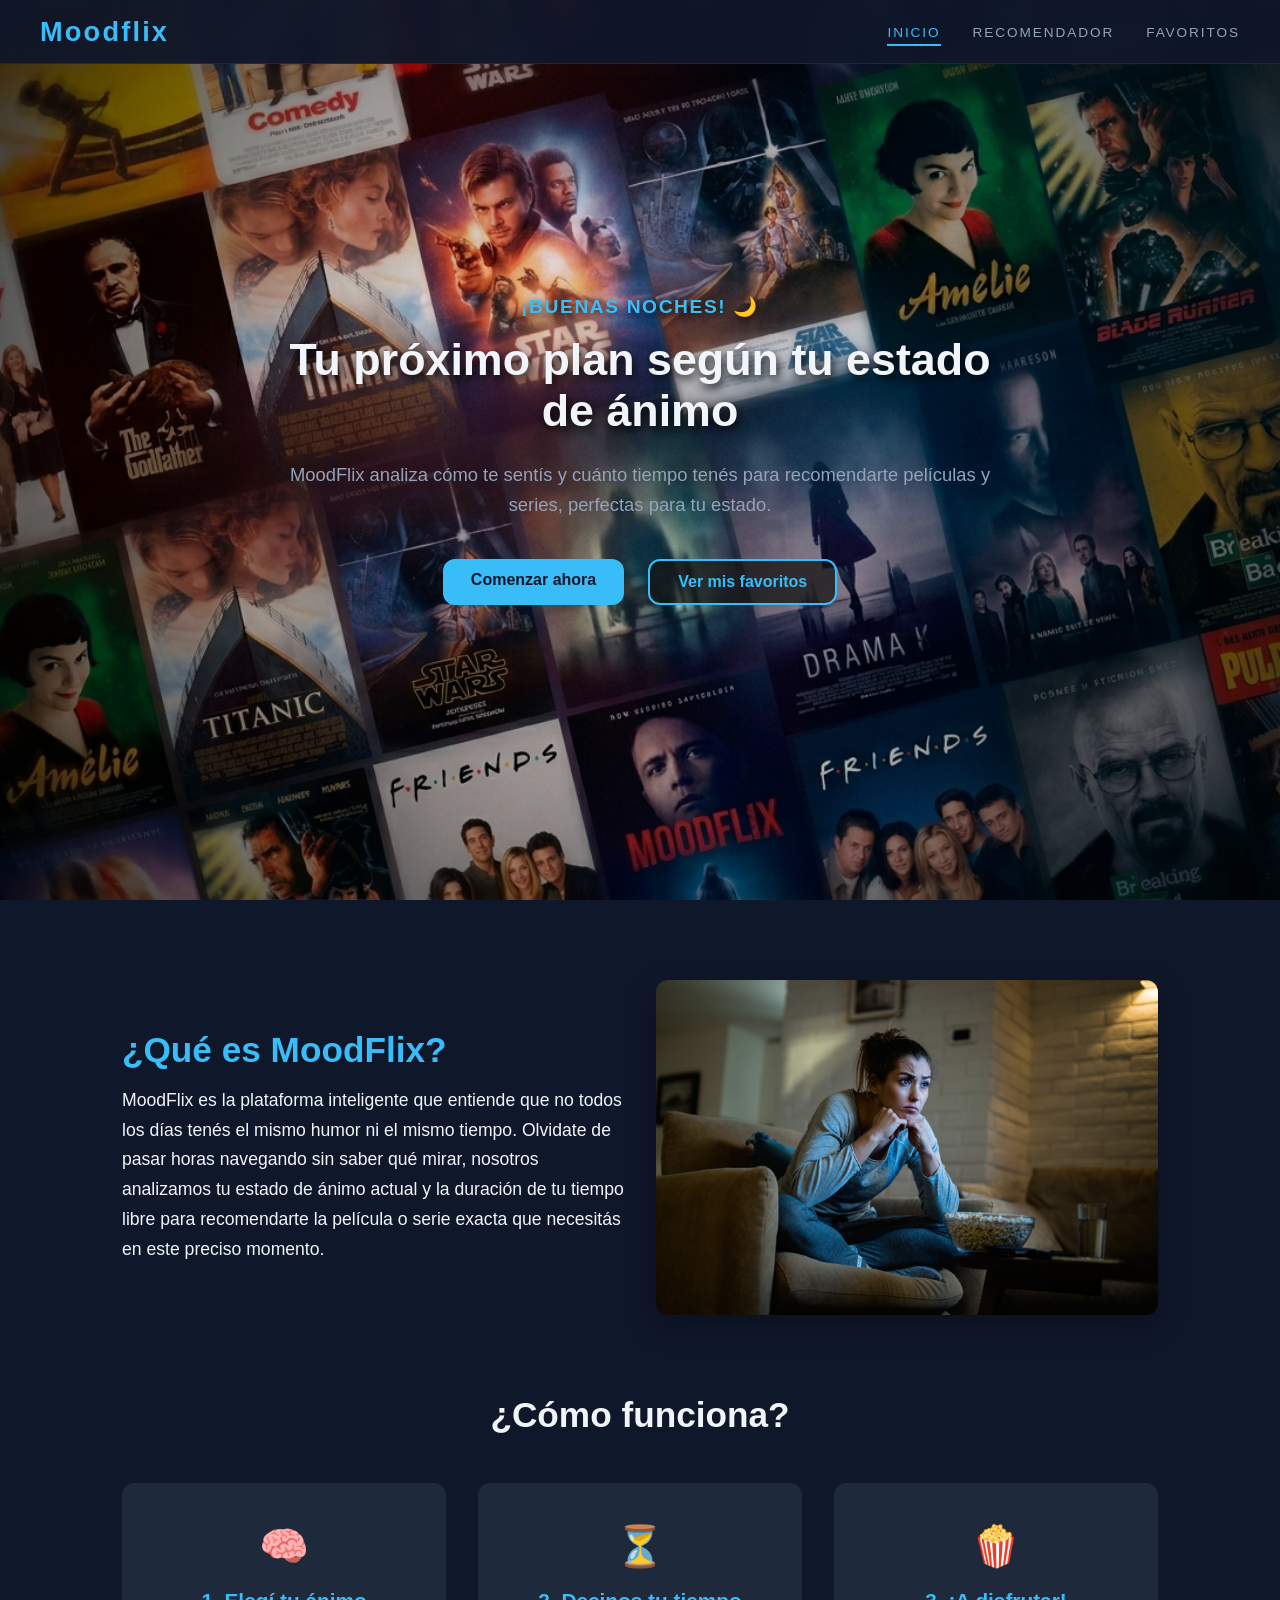
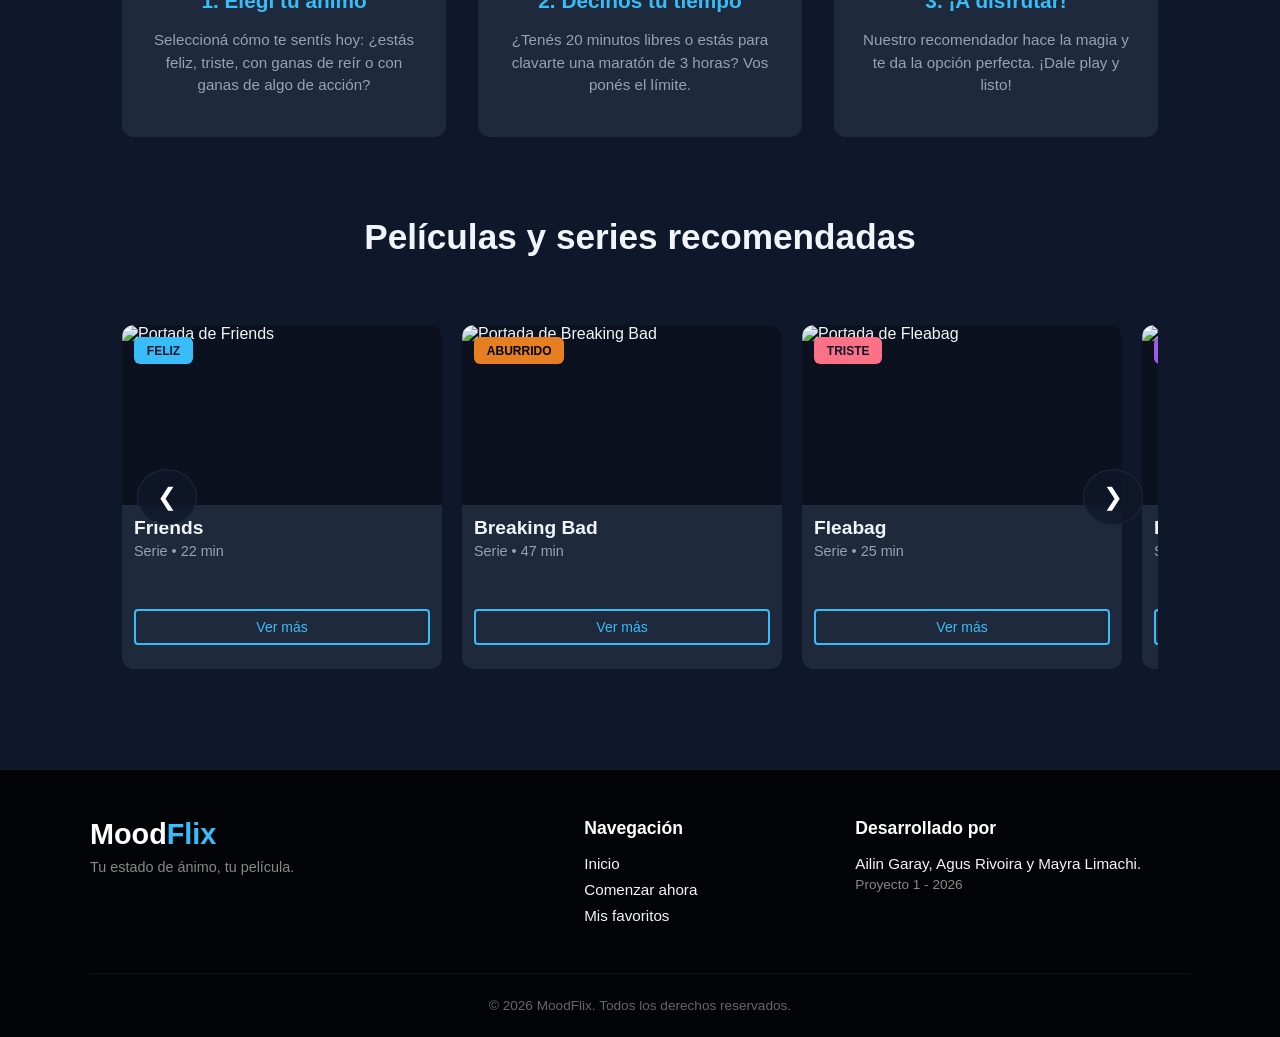
==== commit 2633995d: "fix: update javascript logic, carousel navigation and redirect links" ====
--- a/moodflix/index.html
+++ b/moodflix/index.html
@@ -1,20 +1,19 @@
 <!DOCTYPE html>
-<html lang="esp">
+<html lang="es">
 <head>
     <meta charset="UTF-8">
     <meta name="viewport" content="width=device-width, initial-scale=1.0">
-    <link rel="stylesheet" href="../css/styles.css">
-    <link rel="stylesheet" href="../css/home.css">   
+    <link rel="stylesheet" href="/css/home.css">   
     <title>Moodflix</title>
 </head>
 <body>
      <header>
             <nav class="navbar">
-                <a href="../moodflix/index.html" class="nav-logo">Moodflix</a>
+                <a href="index.html" class="nav-logo">Moodflix</a>
                 <ul class="nav-links">
-                    <li><a href="../moodflix/index.html" class="active">Inicio</a></li>
-                    <li><a href="../pages/recomendador.html" >Recomendador</a></li>
-                    <li><a href="../pages/favoritos.html">Favoritos</a></li>
+                    <li><a href="/moodflix/index.html" class="active">Inicio</a></li>
+                    <li><a href="/pages/recomendador.html" >Recomendador</a></li>
+                    <li><a href="/pages/favoritos.html">Favoritos</a></li>
                 </ul>
             </nav>
         </header>
@@ -29,8 +28,8 @@
         </p>
         
         <div class="hero-botones">
-            <a href="../pages/recomendador.html" class="btn-principal">Comenzar ahora</a>
-            <a href="../pages/favoritos.html" id="btn-favoritos" class="btn-secundario">Ver mis favoritos</a>
+            <a href="/pages/recomendador.html" class="btn-principal">Comenzar ahora</a>
+            <a href="/pages/favoritos.html" id="btn-favoritos" class="btn-secundario">Ver mis favoritos</a>
         </div>
     </div>
 
@@ -41,7 +40,7 @@
         <h2>¿Qué es MoodFlix?</h2>
         <p>MoodFlix es la plataforma inteligente que entiende que no todos los días tenés el mismo humor ni el mismo tiempo. Olvidate de pasar horas navegando sin saber qué mirar, nosotros analizamos tu estado de ánimo actual y la duración de tu tiempo libre para recomendarte la película o serie exacta que necesitás en este preciso momento.</p>
     </div>
-    <img src="../img/Mujer mirando pelicula.jpg" alt="Plataforma MoodFlix" class="imagen-info">
+    <img src="/img/Mujer mirando pelicula.jpg" alt="Plataforma MoodFlix" class="imagen-info">
 </section>
 
     <section class="como-funciona">
@@ -66,78 +65,13 @@
     </section>
 
 <section class="mas-vistas">
-    <h2>Las más vistas de la semana</h2>
+    <h2>Películas y series recomendadas</h2>
     
     <div class="carrusel-wrapper">
         <button class="carrusel-btn prev-btn" id="prevBtn">&#10094;</button>
         
         <div class="peliculas-grid" id="peliculasGrid">
-            
-            <div class="pelicula-card">
-                <div class="imagen-contenedor">
-                    <span class="badge feliz">Feliz</span>
-                    <img src="../img/shek.jpg" alt="Portada de la pelicula shrek">
-                </div>
-                <h3>Shrek</h3>
-                <p>Serie • 25 min</p>
             </div>
-
-            <div class="pelicula-card">
-                <div class="imagen-contenedor">
-                    <span class="badge triste">Triste</span>
-                    <img src="../img/this is us.jpg" alt="Portada de la serie This is us">
-                </div>
-                <h3>This Is Us</h3>
-                <p>Serie • 45 min por capítulo</p>
-            </div>
-
-            <div class="pelicula-card">
-                <div class="imagen-contenedor">
-                    <span class="badge molesto">Molesto</span>
-                    <img src="../img/John wick.jpg" alt="Portada de la pelicula John Wick">
-                </div>
-                <h3>John Wick</h3>
-                <p>Película • 101 min</p>
-            </div>
-
-            <div class="pelicula-card">
-                <div class="imagen-contenedor">
-                    <span class="badge comico">Cómico</span>
-                    <img src="../img/the office.jpg" alt="Portada dde la serie The office">
-                </div>
-                <h3>The Office</h3>
-                <p>Serie • 22 min por capítulo</p>
-            </div>
-
-            <div class="pelicula-card">
-                <div class="imagen-contenedor">
-                    <span class="badge comico">Ansiedad</span>
-                    <img src="../img/Whiplash.jpg" alt="Portada de la pelicula Whiplash">
-                </div>
-                <h3>Whiplash</h3>
-                <p>Película • 106 min</p>
-            </div>
-
-            <div class="pelicula-card">
-                <div class="imagen-contenedor">
-                    <span class="badge comico">Inspiración</span>
-                    <img src="../img/Anne with an E.jpg" alt="Portada de la serie Anne with and E">
-                </div>
-                <h3>Anne with an E</h3>
-                <p>Serie • 45 min por capítulo</p>
-            </div>
-
-            <div class="pelicula-card">
-                <div class="imagen-contenedor">
-                    <span class="badge comico">Miedo</span>
-                    <img src="../img/El conjuro.jpg" alt="Portada de la pelicula El conjuro">
-                </div>
-                <h3>El conjuro</h3>
-                <p>Película  • 112 min</p>
-            </div>
-
-
-        </div>
         
         <button class="carrusel-btn next-btn" id="nextBtn">&#10095;</button>
     </div>
@@ -153,9 +87,9 @@
         <nav class="footer-nav">
             <h3>Navegación</h3>
             <ul>
-                <li><a href="../moodflix/index.html">Inicio</a></li>
-                <li><a href="../pages/recomendador.html">Comenzar ahora</a></li>
-                <li><a href="../pages/favoritos.html">Mis favoritos</a></li>
+                <li><a href="/moodflix/index.html">Inicio</a></li>
+                <li><a href="/pages/recomendador.html">Comenzar ahora</a></li>
+                <li><a href="/pages/favoritos.html">Mis favoritos</a></li>
             </ul>
         </nav>
 
@@ -171,8 +105,10 @@
     </div>
 </footer>
 
-  <script src="../js/home.js"></script> 
+<script src="/js/catalogo.js"></script>
+  <script src="/js/home.js"></script> 
   
-</body>
+  
+
 </body>
 </html>
--- a/css/home.css
+++ b/css/home.css
@@ -1,3 +1,86 @@
+:root {
+    --bg-color: #0f172a; 
+    --card-bg: #1e293b;  
+    --text-main: #f1f5f9; 
+    --text-muted: #94a3b8; 
+    
+    --primary-color: #38bdf8; 
+    --primary-hover: #0284c7;
+    
+    --danger-color: #fb7185; 
+    --danger-hover: #e11d48; 
+    
+    --border-radius: 12px;
+    --transition: 0.3s ease;
+}
+
+* {
+    margin: 0;
+    padding: 0;
+    box-sizing: border-box;
+    font-family: sans-serif;
+}
+
+body {
+    background-color: var(--bg-color);
+    color: var(--text-main);
+}
+
+.navbar {
+    display: flex;
+    align-items: center;
+    justify-content: space-between;
+    padding: 0 2.5rem;
+    height: 64px;
+    background-color: rgba(15, 23, 42, 0.95);
+    border-bottom: 1px solid var(--card-bg); 
+    backdrop-filter: blur(12px);
+    position: fixed;   
+    top: 0;            
+    left: 0;           
+    width: 100%;       
+    z-index: 1000;     
+}
+
+.nav-logo {
+    font-size: 1.7rem;
+    font-weight: bold;
+    letter-spacing: 0.08em;
+    color: var(--primary-color);
+    text-decoration: none;
+    transition: color var(--transition);
+}
+
+.nav-logo:hover {
+    color: var(--primary-hover);
+}
+
+.nav-links {
+    display: flex;
+    gap: 2rem;
+    list-style: none;
+}
+
+.nav-links a {
+    font-size: 0.85rem;
+    font-weight: 500;
+    letter-spacing: 0.12rem;
+    text-transform: uppercase;
+    color: var(--text-muted);
+    text-decoration: none;
+    padding-bottom: 4px;
+    border-bottom: 2px solid transparent;
+    transition: color var(--transition), border-color var(--transition);
+}
+
+.nav-links a:hover {
+    color: var(--text-main);
+}
+
+.nav-links a.active {
+    color: var(--primary-color);
+    border-bottom-color: var(--primary-color);
+}
 
 .hero-container {
     position: relative;
@@ -244,6 +327,26 @@
     height: 100%;
     object-fit: cover; 
     display: block;
+}
+
+.btn-ver-mas {
+    display: block;
+    text-align: center;
+    background-color: transparent;
+    color: var(--primary-color);
+    border: 2px solid var(--primary-color);
+    border-radius: 4px;
+    padding: 8px 12px;
+    text-decoration: none;
+    font-size: 14px;
+    margin-top: 10px;
+    transition: background-color 0.2s, color 0.2s, border-color 0.2s;
+}
+
+.btn-ver-mas:hover {
+    background-color: var(--primary-hover);
+    color: var(--text-main); 
+    border-color: var(--primary-hover);
 }
 
 .badge {
@@ -301,18 +404,122 @@
 }
 
 .prev-btn {
-    left: 10px; 
+    left: 15px; 
+    z-index: 100;
 }
 
 .next-btn {
-    right: 10px;
+    right: 15px;
+    z-index: 100;
+}
+
+.site-footer {
+    background-color: rgba(0, 0, 0, 0.8); 
+    backdrop-filter: blur(10px); 
+    color: var(--text-main);
+    padding: 3rem 2rem 1.5rem 2rem;
+    margin-top: 5rem;
+    border-top: 1px solid rgba(255, 255, 255, 0.1); 
+}
+
+.footer-contenedor {
+    max-width: 1100px;
+    margin: 0 auto;
+    display: grid;
+    grid-template-columns: 2fr 1fr 1.5fr;
+    gap: 3rem;
+}
+
+.footer-marca .logo {
+    font-size: 1.8rem;
+    font-weight: bold;
+    color: #fff;
+}
+
+.footer-marca .logo span {
+    color: var(--primary-color);
+}
+
+.footer-marca p {
+    font-size: 0.9rem;
+    color: #888;
+    margin-top: 0.5rem;
+}
+
+.footer-nav h3, .footer-creditos h3 {
+    color: #fff;
+    font-size: 1.1rem;
+    margin-bottom: 1rem;
+    font-weight: 600;
+}
+
+.footer-nav ul {
+    list-style: none;
+    padding: 0;
+    margin: 0;
+}
+
+.footer-nav ul li {
+    margin-bottom: 0.5rem;
+}
+
+.footer-nav ul li a {
+    color: var(--text-main);
+    text-decoration: none;
+    font-size: 0.95rem;
+    transition: color 0.3s ease;
+}
+
+.footer-nav ul li a:hover {
+    color: var(--primary-color); 
+}
+
+.footer-creditos p {
+    font-size: 0.95rem;
+    margin: 0;
+    color: var(--text-main);
+}
+
+.footer-creditos .institucion {
+    font-size: 0.85rem;
+    color: #888;
+    margin-top: 0.3rem;
+}
+
+.footer-derechos {
+    max-width: 1100px;
+    margin: 2.5rem auto 0 auto;
+    padding-top: 1.5rem;
+    border-top: 1px solid rgba(255, 255, 255, 0.05);
+    text-align: center;
+}
+
+.footer-derechos p {
+    font-size: 0.85rem;
+    color: #666;
+    margin: 0;
 }
 
 @media (max-width: 900px) {
     .contenedor-peliculas {
-        display: grid;
-        grid-template-columns: repeat(auto-fit, minmax(200px, 1fr));
-        gap: 1.5rem;
+        display: flex;
+        overflow-x: auto;
+        scroll-behavior: smooth;
+    }
+
+    .prev-btn {
+        left: 5px;
+        z-index: 150;
+    }
+    
+    .next-btn {
+        right: 5px;
+        z-index: 150;
+    }
+
+    .carrusel-btn {
+        padding: 0.6rem 1rem;
+        font-size: 1.2rem;
     }
 
     .pasos-contenedor {
@@ -326,6 +533,102 @@
         width: 100%; 
         max-width: 400px;
     }
+}
+
+@media (max-width: 500px) {
+    .carrusel-wrapper {
+        position: relative;
+        padding: 0 10px;
+    }
+
+    .carrusel-btn {
+        width: 36px;
+        height: 36px;
+        padding: 0;
+        font-size: 1rem;
+        display: flex;
+        align-items: center;
+        justify-content: center;
+    }
+
+    .prev-btn {
+        left: 10px !important;
+        z-index: 200 !important;
+    }
+
+    .next-btn {
+        right: 10px !important;
+        z-index: 200 !important;
+    }
+}
+
+.peliculas-grid {
+    display: flex;
+    align-items: stretch;
+}
+
+.pelicula-card {
+    flex: 0 0 320px; 
+    width: 320px;
+    max-width: 320px;
+    display: flex;
+    flex-direction: column;
+    padding-bottom: 12px;
+}
+
+.pelicula-card .imagen-contenedor {
+    width: 100%;
+    height: auto;
+    position: relative;
+}
+
+.pelicula-card .imagen-contenedor img {
+    width: 100%;
+    height: auto;
+    aspect-ratio: 16 / 9;
+    object-fit: cover; 
+    display: block;
+}
+
+.pelicula-info {
+    padding: 12px;
+    display: flex;
+    flex-direction: column;
+    flex-grow: 1;
+}
+
+.pelicula-info .texto-bloque {
+    min-height: 4.8rem; 
+    margin-bottom: 15px;
+}
+
+.pelicula-info h3 {
+    margin: 0 0 4px 0;
+    display: -webkit-box;
+    -webkit-line-clamp: 2;
+    -webkit-box-orient: vertical;
+    overflow: hidden;
+}
+
+.pelicula-info p {
+    margin: 0;
+}
+
+.pelicula-info .btn-ver-mas { 
+    margin-top: auto; 
+    display: inline-block;
+    text-align: center;
+}
+
+.badge.romántico,
+.badge.romantico {
+    background-color: #9b5de5;
+    color: #000000;
+}
+
+.badge.aburrido {
+    background-color: #e67e22;
+    color: #000000;
 }
 
 @media (max-width: 768px) {
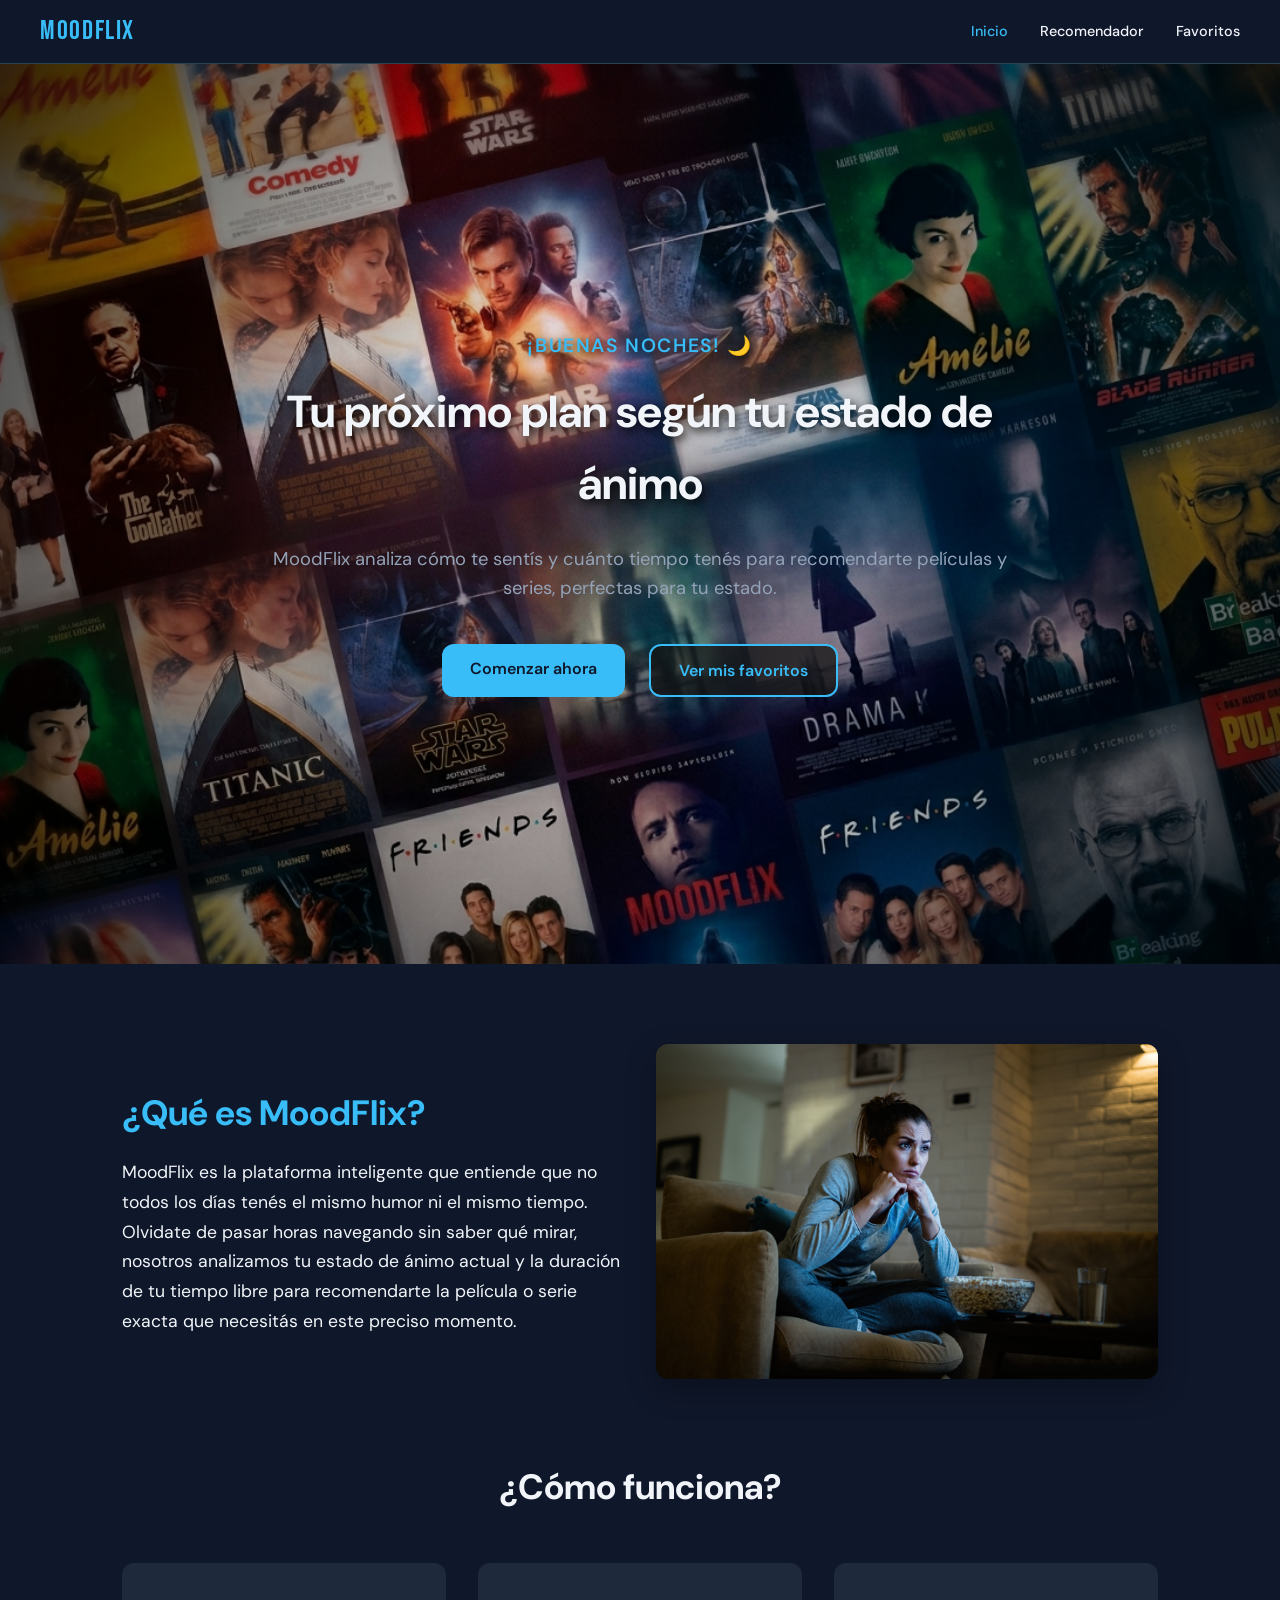
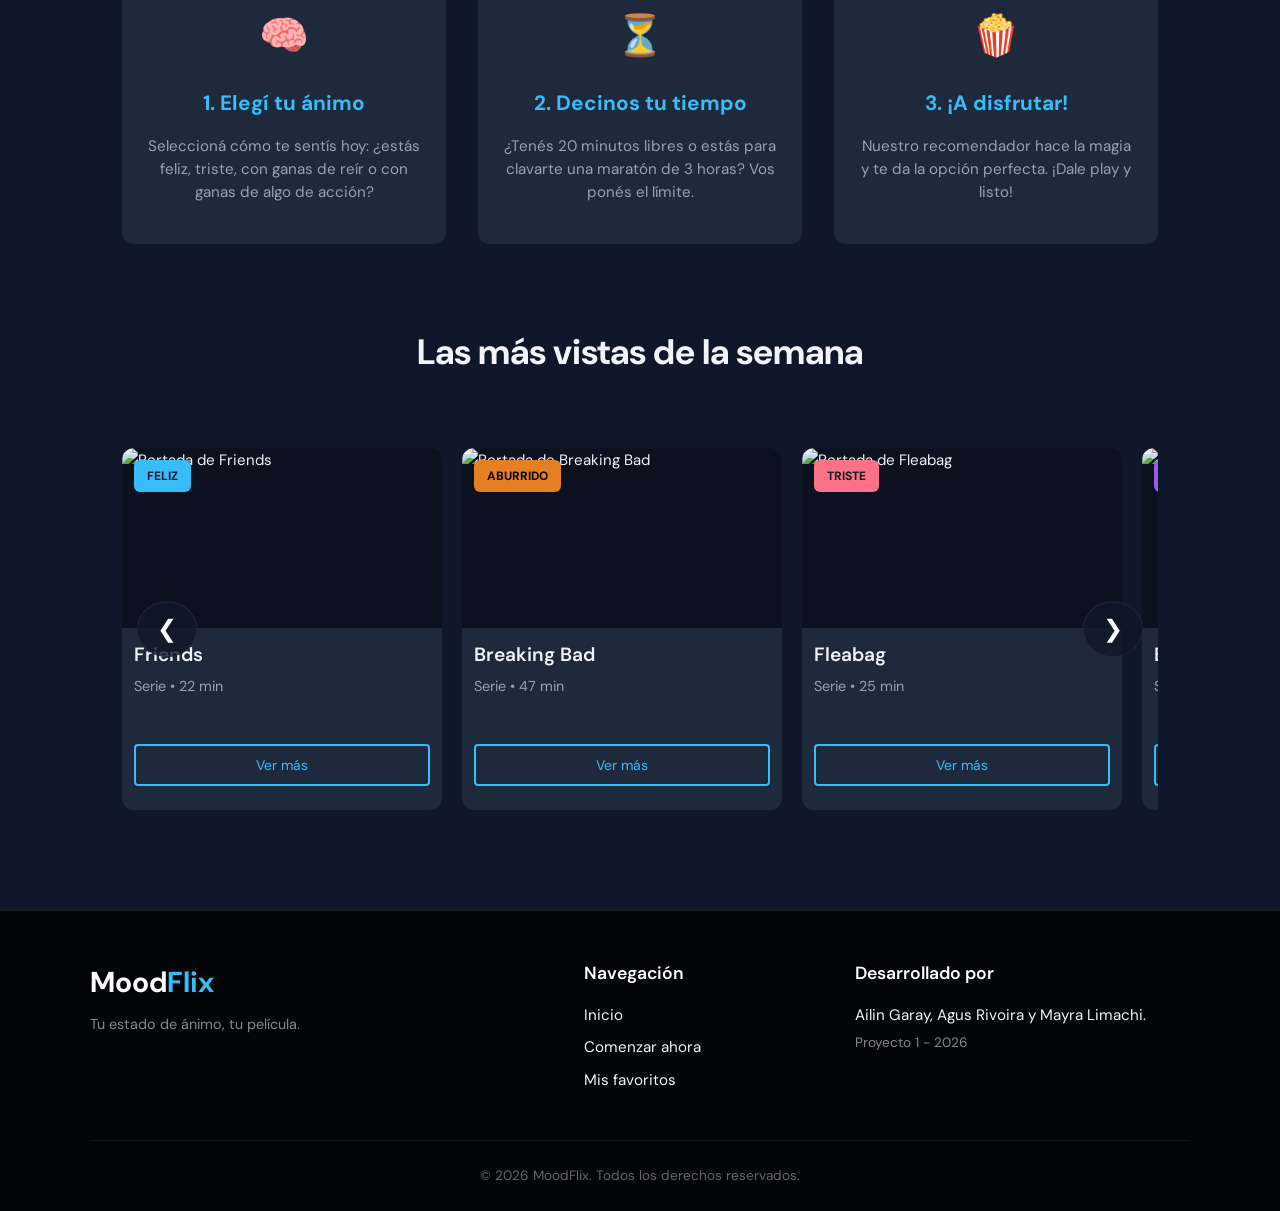
==== commit 287d243c: "Fix: cleanup CSS duplicates and improve card design" ====
--- a/moodflix/index.html
+++ b/moodflix/index.html
@@ -5,15 +5,24 @@
     <meta name="viewport" content="width=device-width, initial-scale=1.0">
     <link rel="stylesheet" href="/css/home.css">   
     <title>Moodflix</title>
+    <head>
+        <meta charset="UTF-8">
+        <meta name="viewport" content="width=device-width, initial-scale=1.0">
+        <link rel="stylesheet" href="../css/styles.css">
+        <link rel="stylesheet" href="../css/home.css">   
+        <title>Moodflix</title>
 </head>
-<body>
-     <header>
+    <body>
+        <header>
             <nav class="navbar">
-                <a href="index.html" class="nav-logo">Moodflix</a>
+                <a href="../moodflix/index.html" class="nav-logo">Moodflix</a>
+                <button class="menu-toggle" id="menu-toggle">
+                    ☰
+                </button>
                 <ul class="nav-links">
-                    <li><a href="/moodflix/index.html" class="active">Inicio</a></li>
-                    <li><a href="/pages/recomendador.html" >Recomendador</a></li>
-                    <li><a href="/pages/favoritos.html">Favoritos</a></li>
+                    <li><a href="../moodflix/index.html" class="active">Inicio</a></li>
+                    <li><a href="../pages/recomendador.html" >Recomendador</a></li>
+                    <li><a href="../pages/favoritos.html">Favoritos</a></li>
                 </ul>
             </nav>
         </header>
@@ -64,51 +73,50 @@
         </div>
     </section>
 
-<section class="mas-vistas">
-    <h2>Películas y series recomendadas</h2>
+
+        <section class="mas-vistas">
+    <h2>Las más vistas de la semana</h2>
     
     <div class="carrusel-wrapper">
         <button class="carrusel-btn prev-btn" id="prevBtn">&#10094;</button>
         
-        <div class="peliculas-grid" id="peliculasGrid">
-            </div>
+        <div class="peliculas-grid" id="peliculasGrid"></div>
         
         <button class="carrusel-btn next-btn" id="nextBtn">&#10095;</button>
     </div>
 </section>
+            
 
-   <footer class="site-footer">
-    <div class="footer-contenedor">
-        <div class="footer-marca">
-            <span class="logo">Mood<span>Flix</span></span>
-            <p>Tu estado de ánimo, tu película.</p>
-        </div>
+    <footer class="site-footer">
+            <div class="footer-contenedor">
+                <div class="footer-marca">
+                    <span class="logo">Mood<span>Flix</span></span>
+                    <p>Tu estado de ánimo, tu película.</p>
+                </div>
 
-        <nav class="footer-nav">
-            <h3>Navegación</h3>
-            <ul>
-                <li><a href="/moodflix/index.html">Inicio</a></li>
-                <li><a href="/pages/recomendador.html">Comenzar ahora</a></li>
-                <li><a href="/pages/favoritos.html">Mis favoritos</a></li>
-            </ul>
-        </nav>
+                <nav class="footer-nav">
+                    <h3>Navegación</h3>
+                    <ul>
+                        <li><a href="../moodflix/index.html">Inicio</a></li>
+                        <li><a href="../pages/recomendador.html">Comenzar ahora</a></li>
+                        <li><a href="../pages/favoritos.html">Mis favoritos</a></li>
+                    </ul>
+                </nav>
 
-        <div class="footer-creditos">
-            <h3>Desarrollado por</h3>
-            <p>Ailin Garay, Agus Rivoira y Mayra Limachi.</p>
-            <p class="institucion">Proyecto 1 - 2026</p>
-        </div>
-    </div>
+                <div class="footer-creditos">
+                    <h3>Desarrollado por</h3>
+                    <p>Ailin Garay, Agus Rivoira y Mayra Limachi.</p>
+                    <p class="institucion">Proyecto 1 - 2026</p>
+                </div>
+            </div>
 
-    <div class="footer-derechos">
-        <p>&copy; 2026 MoodFlix. Todos los derechos reservados.</p>
-    </div>
-</footer>
-
-<script src="/js/catalogo.js"></script>
-  <script src="/js/home.js"></script> 
+            <div class="footer-derechos">
+                <p>&copy; 2026 MoodFlix. Todos los derechos reservados.</p>
+            </div>
+        </footer>
+        <script src="/js/catalogo.js"></script>
+        <script src="/js/home.js"></script> 
   
-  
-
-</body>
+    
+    </body>
 </html>
--- a/css/home.css
+++ b/css/home.css
@@ -1,86 +1,3 @@
-:root {
-    --bg-color: #0f172a; 
-    --card-bg: #1e293b;  
-    --text-main: #f1f5f9; 
-    --text-muted: #94a3b8; 
-    
-    --primary-color: #38bdf8; 
-    --primary-hover: #0284c7;
-    
-    --danger-color: #fb7185; 
-    --danger-hover: #e11d48; 
-    
-    --border-radius: 12px;
-    --transition: 0.3s ease;
-}
-
-* {
-    margin: 0;
-    padding: 0;
-    box-sizing: border-box;
-    font-family: sans-serif;
-}
-
-body {
-    background-color: var(--bg-color);
-    color: var(--text-main);
-}
-
-.navbar {
-    display: flex;
-    align-items: center;
-    justify-content: space-between;
-    padding: 0 2.5rem;
-    height: 64px;
-    background-color: rgba(15, 23, 42, 0.95);
-    border-bottom: 1px solid var(--card-bg); 
-    backdrop-filter: blur(12px);
-    position: fixed;   
-    top: 0;            
-    left: 0;           
-    width: 100%;       
-    z-index: 1000;     
-}
-
-.nav-logo {
-    font-size: 1.7rem;
-    font-weight: bold;
-    letter-spacing: 0.08em;
-    color: var(--primary-color);
-    text-decoration: none;
-    transition: color var(--transition);
-}
-
-.nav-logo:hover {
-    color: var(--primary-hover);
-}
-
-.nav-links {
-    display: flex;
-    gap: 2rem;
-    list-style: none;
-}
-
-.nav-links a {
-    font-size: 0.85rem;
-    font-weight: 500;
-    letter-spacing: 0.12rem;
-    text-transform: uppercase;
-    color: var(--text-muted);
-    text-decoration: none;
-    padding-bottom: 4px;
-    border-bottom: 2px solid transparent;
-    transition: color var(--transition), border-color var(--transition);
-}
-
-.nav-links a:hover {
-    color: var(--text-main);
-}
-
-.nav-links a.active {
-    color: var(--primary-color);
-    border-bottom-color: var(--primary-color);
-}
 
 .hero-container {
     position: relative;
@@ -413,93 +330,6 @@
     z-index: 100;
 }
 
-.site-footer {
-    background-color: rgba(0, 0, 0, 0.8); 
-    backdrop-filter: blur(10px); 
-    color: var(--text-main);
-    padding: 3rem 2rem 1.5rem 2rem;
-    margin-top: 5rem;
-    border-top: 1px solid rgba(255, 255, 255, 0.1); 
-}
-
-.footer-contenedor {
-    max-width: 1100px;
-    margin: 0 auto;
-    display: grid;
-    grid-template-columns: 2fr 1fr 1.5fr;
-    gap: 3rem;
-}
-
-.footer-marca .logo {
-    font-size: 1.8rem;
-    font-weight: bold;
-    color: #fff;
-}
-
-.footer-marca .logo span {
-    color: var(--primary-color);
-}
-
-.footer-marca p {
-    font-size: 0.9rem;
-    color: #888;
-    margin-top: 0.5rem;
-}
-
-.footer-nav h3, .footer-creditos h3 {
-    color: #fff;
-    font-size: 1.1rem;
-    margin-bottom: 1rem;
-    font-weight: 600;
-}
-
-.footer-nav ul {
-    list-style: none;
-    padding: 0;
-    margin: 0;
-}
-
-.footer-nav ul li {
-    margin-bottom: 0.5rem;
-}
-
-.footer-nav ul li a {
-    color: var(--text-main);
-    text-decoration: none;
-    font-size: 0.95rem;
-    transition: color 0.3s ease;
-}
-
-.footer-nav ul li a:hover {
-    color: var(--primary-color); 
-}
-
-.footer-creditos p {
-    font-size: 0.95rem;
-    margin: 0;
-    color: var(--text-main);
-}
-
-.footer-creditos .institucion {
-    font-size: 0.85rem;
-    color: #888;
-    margin-top: 0.3rem;
-}
-
-.footer-derechos {
-    max-width: 1100px;
-    margin: 2.5rem auto 0 auto;
-    padding-top: 1.5rem;
-    border-top: 1px solid rgba(255, 255, 255, 0.05);
-    text-align: center;
-}
-
-.footer-derechos p {
-    font-size: 0.85rem;
-    color: #666;
-    margin: 0;
-}
-
 @media (max-width: 900px) {
     .contenedor-peliculas {
         display: flex;
@@ -606,6 +436,7 @@
     margin: 0 0 4px 0;
     display: -webkit-box;
     -webkit-line-clamp: 2;
+    line-clamp: 2;
     -webkit-box-orient: vertical;
     overflow: hidden;
 }
@@ -634,10 +465,6 @@
 @media (max-width: 768px) {
     .navbar {
         padding: 0 1.5rem; 
-    }
-    
-    .nav-links {
-        gap: 1.2rem; 
     }
 
     .moodflix-info {
@@ -666,50 +493,9 @@
         display: none;
     }
 
-    .footer-contenedor {
-        grid-template-columns: 1fr;
-        gap: 2rem;
-        text-align: center;
-    }
-}
-
-@media (max-width: 600px) {
-    .navbar {
-        flex-direction: column; 
-        height: auto;           
-        padding: 1rem 0;        
-        justify-content: center;
-        gap: 0.8rem;            
-        position: relative;     
-        width: 100%;
-    }
-
-    .nav-logo {
-        font-size: 1.4rem;      
-        padding: 0;
-        margin: 0;
-    }
-
-    .nav-links {
-        display: flex;
-        flex-direction: row;    
-        justify-content: center;
-        flex-wrap: wrap;        
-        padding: 0;
-        margin: 0 0 0.5rem 0;   
-        gap: 1.2rem;            
-    }
-
-    .nav-links a {
-        font-size: 0.75rem;     
-        letter-spacing: 0.05rem; 
-        padding: 4px;
-    }
-    
-    main, .hero, section:first-of-type {
-        margin-top: 20px;       
-    }
-
+}
+
+@media (max-width: 600px) { 
     .carrusel-contenedor {
         position: relative;
         overflow: visible; 
--- a/css/styles.css
+++ b/css/styles.css
@@ -0,0 +1,274 @@
+@import url('https://fonts.googleapis.com/css2?family=Bebas+Neue&family=DM+Sans:ital,opsz,wght@0,9..40,300;0,9..40,400;0,9..40,500;1,9..40,300&display=swap');
+
+:root {
+  --bg-color:      #0f172a;
+  --card-bg:       #1e293b;
+  --navbar-bg:     #0f172a;
+  --text-main:     #f1f5f9;
+  --text-muted:    #94a3b8;
+ 
+  --primary-color: #38bdf8;
+  --primary-hover: #0284c7;
+ 
+  --danger-color:  #fb7185;
+  --danger-hover:  #e11d48;
+ 
+  --border-color:  #2d3f55;
+  --border-radius: 12px;
+  --transition:    0.3s ease;
+ 
+  --fuente-titulo: 'Bebas Neue', sans-serif;
+  --fuente-cuerpo: 'DM Sans', sans-serif;
+ 
+  --radio:        var(--border-radius);
+  --radio-card:   var(--border-radius);
+  --sombra-card:  0 4px 24px rgba(0, 0, 0, 0.4);
+}
+
+*, *::before, *::after {
+    box-sizing: border-box;
+    margin: 0;
+    padding: 0;
+}
+
+html {
+    scroll-behavior: smooth;
+}
+
+body {
+    background-color: var(--bg-color);
+    color: var(--text-main);
+    font-family: var(--fuente-cuerpo);
+    font-size: 15px;
+    line-height: 1.6;
+    min-height: 100vh;
+}
+
+.navbar {
+    display: flex;
+    align-items: center;
+    justify-content: space-between;
+    padding: 0 2.5rem;
+    height: 64px;
+    background-color: var(--navbar-bg);
+    border-bottom: 1px solid var(--border-color);
+    position: sticky;
+    top: 0;
+    z-index: 100;
+}
+
+.nav-logo {
+    font-family: var(--fuente-titulo);
+    font-size: 1.7rem;
+    letter-spacing: 0.06em;
+    color: var(--primary-color);
+    text-decoration: none;
+    display: flex;
+    align-items: center;
+    gap: 0.4rem;
+}
+
+.nav-links {
+    display: flex;
+    gap: 2rem;
+    list-style: none;
+}
+
+.nav-links a {
+    font-family: var(--fuente-cuerpo);
+    font-size: 0.9rem;
+    font-weight: 500;
+    color: var(--text-main);
+    text-decoration: none;
+    transition: color var(--transition), border-color var(--transition);
+}
+
+.nav-links a:hover {
+    color: var(--primary-color);
+}
+
+.nav-links a.active {
+    color: var(--primary-color);
+}
+
+.footer {
+    text-align: center;
+    padding: 1.5rem;
+    font-size: 0.82rem;
+    color: var(--text-muted);
+    border-top: 1px solid var(--border-color);
+    margin-top: auto;
+}
+
+#toast {
+    position: fixed;
+    bottom: 2rem;
+    left: 50%;
+    transform: translateX(-50%) translateY(20px);
+    background: var(--card-bg);
+    color: var(--text-main);
+    border: 1px solid var(--primary-color);
+    padding: 0.7rem 1.4rem;
+    border-radius: var(--border-radius);
+    font-size: 0.85rem;
+    opacity: 0;
+    pointer-events: none;
+    transition: opacity 0.3s ease, transform 0.3s ease;
+    z-index: 999;
+    white-space: nowrap;
+}
+
+#toast.toast-visible {
+    opacity: 1;
+    transform: translateX(-50%) translateY(0);
+}
+
+.sr-only {
+    position: absolute;
+    width: 1px;
+    height: 1px;
+    overflow: hidden;
+    clip: rect(0, 0, 0, 0);
+    white-space: nowrap;
+}
+
+.menu-toggle {
+    display: none;
+    background: none;
+    border: none;
+    color: var(--text-main);
+    font-size: 2rem;
+    cursor: pointer;
+    z-index: 1001;
+}
+
+.site-footer {
+    background-color: rgba(0, 0, 0, 0.8); 
+    backdrop-filter: blur(10px); 
+    color: var(--text-main);
+    padding: 3rem 2rem 1.5rem 2rem;
+    margin-top: 5rem;
+    border-top: 1px solid rgba(255, 255, 255, 0.1); 
+}
+
+.footer-contenedor {
+    max-width: 1100px;
+    margin: 0 auto;
+    display: grid;
+    grid-template-columns: 2fr 1fr 1.5fr;
+    gap: 3rem;
+}
+
+.footer-marca .logo {
+    font-size: 1.8rem;
+    font-weight: bold;
+    color: #fff;
+}
+
+.footer-marca .logo span {
+    color: var(--primary-color);
+}
+
+.footer-marca p {
+    font-size: 0.9rem;
+    color: #888;
+    margin-top: 0.5rem;
+}
+
+.footer-nav h3, .footer-creditos h3 {
+    color: #fff;
+    font-size: 1.1rem;
+    margin-bottom: 1rem;
+    font-weight: 600;
+}
+
+.footer-nav ul {
+    list-style: none;
+    padding: 0;
+    margin: 0;
+}
+
+.footer-nav ul li {
+    margin-bottom: 0.5rem;
+}
+
+.footer-nav ul li a {
+    color: var(--text-main);
+    text-decoration: none;
+    font-size: 0.95rem;
+    transition: color 0.3s ease;
+}
+
+.footer-nav ul li a:hover {
+    color: var(--primary-color); 
+}
+
+.footer-creditos p {
+    font-size: 0.95rem;
+    margin: 0;
+    color: var(--text-main);
+}
+
+.footer-creditos .institucion {
+    font-size: 0.85rem;
+    color: #888;
+    margin-top: 0.3rem;
+}
+
+.footer-derechos {
+    max-width: 1100px;
+    margin: 2.5rem auto 0 auto;
+    padding-top: 1.5rem;
+    border-top: 1px solid rgba(255, 255, 255, 0.05);
+    text-align: center;
+}
+
+.footer-derechos p {
+    font-size: 0.85rem;
+    color: #666;
+    margin: 0;
+}
+
+@media (max-width: 768px) {
+
+    .menu-toggle {
+        display: block;
+    }
+
+    .nav-links {
+        position: fixed;
+        top: 0;
+        right: -100%;
+        width: 260px;
+        height: 100vh;
+
+        background-color: var(--card-bg);
+
+        display: flex;
+        flex-direction: column;
+        align-items: flex-start;
+
+        padding: 6rem 2rem;
+        gap: 2rem;
+
+        transition: right 0.3s ease;
+
+        z-index: 1000;
+
+        box-shadow: -10px 0 30px rgba(0,0,0,0.4);
+    }
+
+    .nav-links.active {
+        right: 0;
+    }
+
+    .nav-links a {
+        font-size: 1.1rem;
+    }
+
+    .footer-contenedor {
+        grid-template-columns: 1fr;
+        gap: 2rem;
+        text-align: center;
+    }
+}
--- a/css/home.css
+++ b/css/home.css
@@ -1,86 +1,3 @@
-:root {
-    --bg-color: #0f172a; 
-    --card-bg: #1e293b;  
-    --text-main: #f1f5f9; 
-    --text-muted: #94a3b8; 
-    
-    --primary-color: #38bdf8; 
-    --primary-hover: #0284c7;
-    
-    --danger-color: #fb7185; 
-    --danger-hover: #e11d48; 
-    
-    --border-radius: 12px;
-    --transition: 0.3s ease;
-}
-
-* {
-    margin: 0;
-    padding: 0;
-    box-sizing: border-box;
-    font-family: sans-serif;
-}
-
-body {
-    background-color: var(--bg-color);
-    color: var(--text-main);
-}
-
-.navbar {
-    display: flex;
-    align-items: center;
-    justify-content: space-between;
-    padding: 0 2.5rem;
-    height: 64px;
-    background-color: rgba(15, 23, 42, 0.95);
-    border-bottom: 1px solid var(--card-bg); 
-    backdrop-filter: blur(12px);
-    position: fixed;   
-    top: 0;            
-    left: 0;           
-    width: 100%;       
-    z-index: 1000;     
-}
-
-.nav-logo {
-    font-size: 1.7rem;
-    font-weight: bold;
-    letter-spacing: 0.08em;
-    color: var(--primary-color);
-    text-decoration: none;
-    transition: color var(--transition);
-}
-
-.nav-logo:hover {
-    color: var(--primary-hover);
-}
-
-.nav-links {
-    display: flex;
-    gap: 2rem;
-    list-style: none;
-}
-
-.nav-links a {
-    font-size: 0.85rem;
-    font-weight: 500;
-    letter-spacing: 0.12rem;
-    text-transform: uppercase;
-    color: var(--text-muted);
-    text-decoration: none;
-    padding-bottom: 4px;
-    border-bottom: 2px solid transparent;
-    transition: color var(--transition), border-color var(--transition);
-}
-
-.nav-links a:hover {
-    color: var(--text-main);
-}
-
-.nav-links a.active {
-    color: var(--primary-color);
-    border-bottom-color: var(--primary-color);
-}
 
 .hero-container {
     position: relative;
@@ -413,93 +330,6 @@
     z-index: 100;
 }
 
-.site-footer {
-    background-color: rgba(0, 0, 0, 0.8); 
-    backdrop-filter: blur(10px); 
-    color: var(--text-main);
-    padding: 3rem 2rem 1.5rem 2rem;
-    margin-top: 5rem;
-    border-top: 1px solid rgba(255, 255, 255, 0.1); 
-}
-
-.footer-contenedor {
-    max-width: 1100px;
-    margin: 0 auto;
-    display: grid;
-    grid-template-columns: 2fr 1fr 1.5fr;
-    gap: 3rem;
-}
-
-.footer-marca .logo {
-    font-size: 1.8rem;
-    font-weight: bold;
-    color: #fff;
-}
-
-.footer-marca .logo span {
-    color: var(--primary-color);
-}
-
-.footer-marca p {
-    font-size: 0.9rem;
-    color: #888;
-    margin-top: 0.5rem;
-}
-
-.footer-nav h3, .footer-creditos h3 {
-    color: #fff;
-    font-size: 1.1rem;
-    margin-bottom: 1rem;
-    font-weight: 600;
-}
-
-.footer-nav ul {
-    list-style: none;
-    padding: 0;
-    margin: 0;
-}
-
-.footer-nav ul li {
-    margin-bottom: 0.5rem;
-}
-
-.footer-nav ul li a {
-    color: var(--text-main);
-    text-decoration: none;
-    font-size: 0.95rem;
-    transition: color 0.3s ease;
-}
-
-.footer-nav ul li a:hover {
-    color: var(--primary-color); 
-}
-
-.footer-creditos p {
-    font-size: 0.95rem;
-    margin: 0;
-    color: var(--text-main);
-}
-
-.footer-creditos .institucion {
-    font-size: 0.85rem;
-    color: #888;
-    margin-top: 0.3rem;
-}
-
-.footer-derechos {
-    max-width: 1100px;
-    margin: 2.5rem auto 0 auto;
-    padding-top: 1.5rem;
-    border-top: 1px solid rgba(255, 255, 255, 0.05);
-    text-align: center;
-}
-
-.footer-derechos p {
-    font-size: 0.85rem;
-    color: #666;
-    margin: 0;
-}
-
 @media (max-width: 900px) {
     .contenedor-peliculas {
         display: flex;
@@ -606,6 +436,7 @@
     margin: 0 0 4px 0;
     display: -webkit-box;
     -webkit-line-clamp: 2;
+    line-clamp: 2;
     -webkit-box-orient: vertical;
     overflow: hidden;
 }
@@ -634,10 +465,6 @@
 @media (max-width: 768px) {
     .navbar {
         padding: 0 1.5rem; 
-    }
-    
-    .nav-links {
-        gap: 1.2rem; 
     }
 
     .moodflix-info {
@@ -666,50 +493,9 @@
         display: none;
     }
 
-    .footer-contenedor {
-        grid-template-columns: 1fr;
-        gap: 2rem;
-        text-align: center;
-    }
-}
-
-@media (max-width: 600px) {
-    .navbar {
-        flex-direction: column; 
-        height: auto;           
-        padding: 1rem 0;        
-        justify-content: center;
-        gap: 0.8rem;            
-        position: relative;     
-        width: 100%;
-    }
-
-    .nav-logo {
-        font-size: 1.4rem;      
-        padding: 0;
-        margin: 0;
-    }
-
-    .nav-links {
-        display: flex;
-        flex-direction: row;    
-        justify-content: center;
-        flex-wrap: wrap;        
-        padding: 0;
-        margin: 0 0 0.5rem 0;   
-        gap: 1.2rem;            
-    }
-
-    .nav-links a {
-        font-size: 0.75rem;     
-        letter-spacing: 0.05rem; 
-        padding: 4px;
-    }
-    
-    main, .hero, section:first-of-type {
-        margin-top: 20px;       
-    }
-
+}
+
+@media (max-width: 600px) { 
     .carrusel-contenedor {
         position: relative;
         overflow: visible; 
